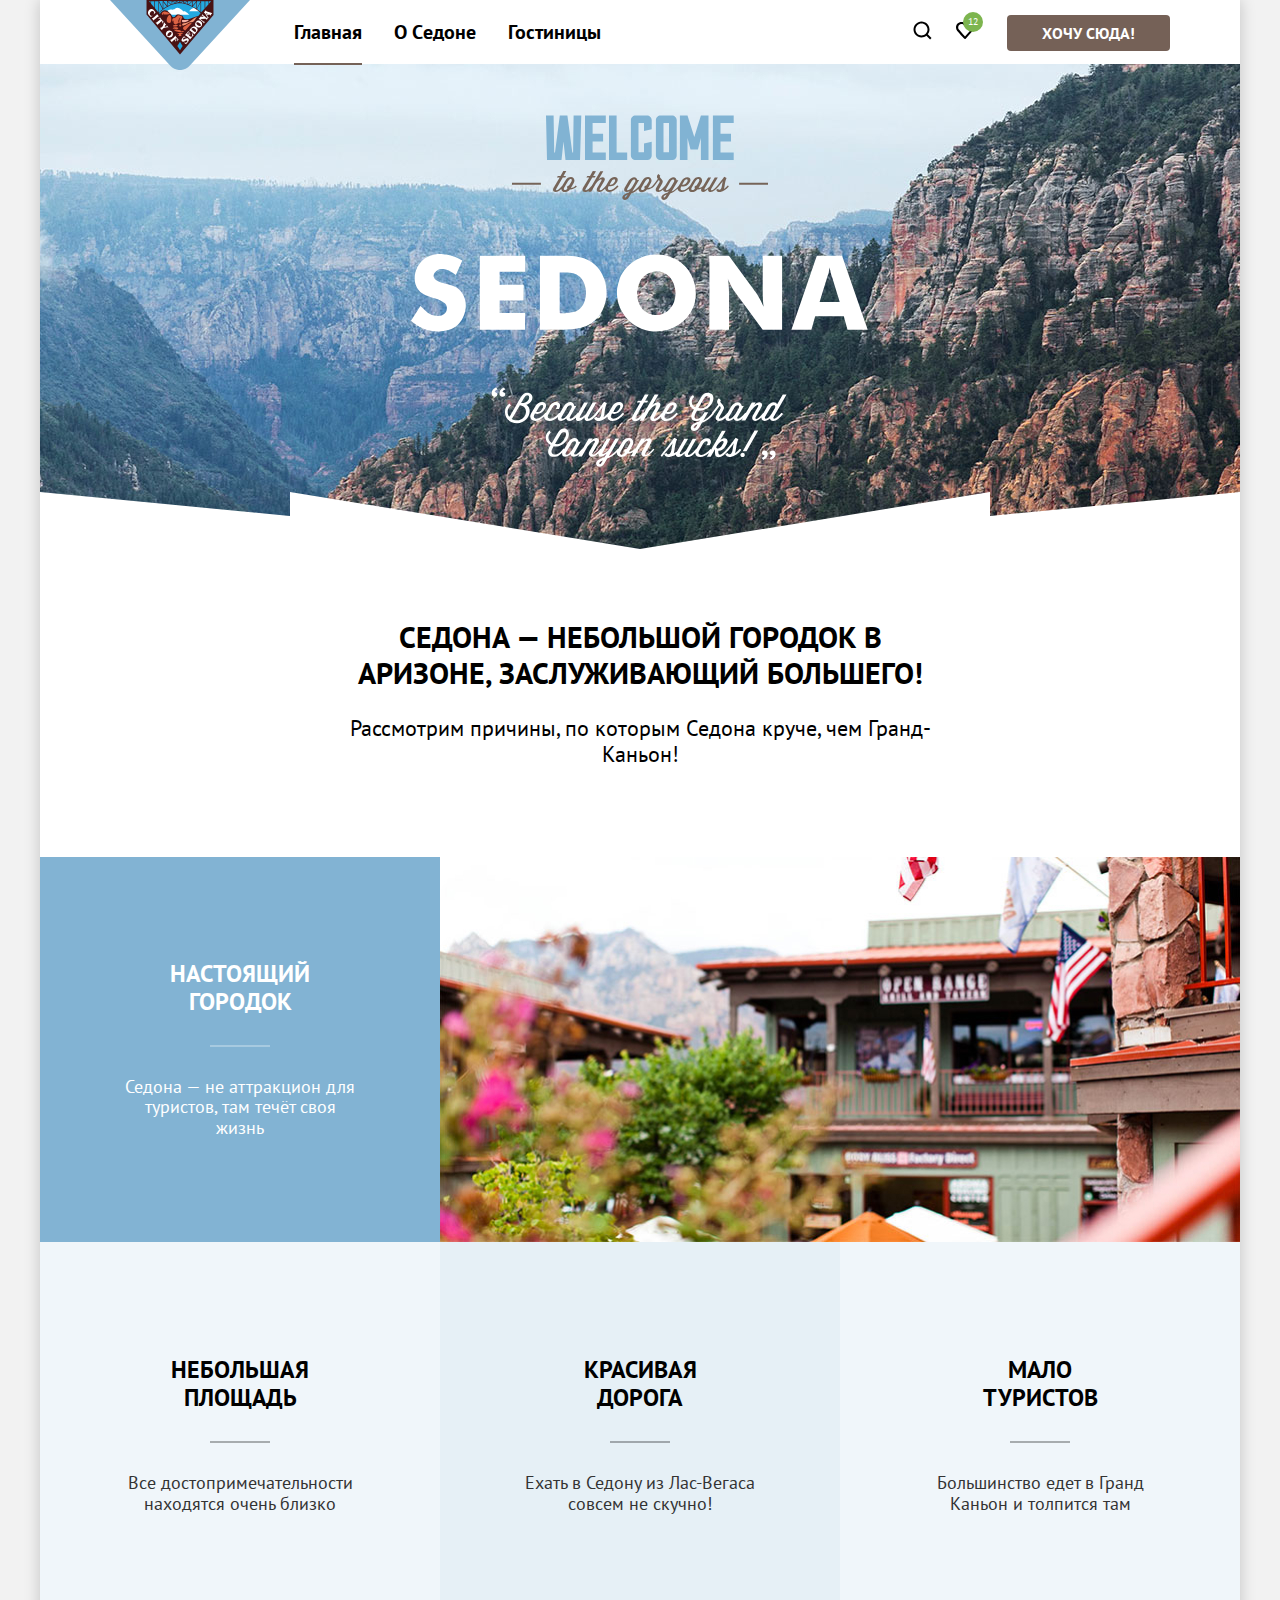
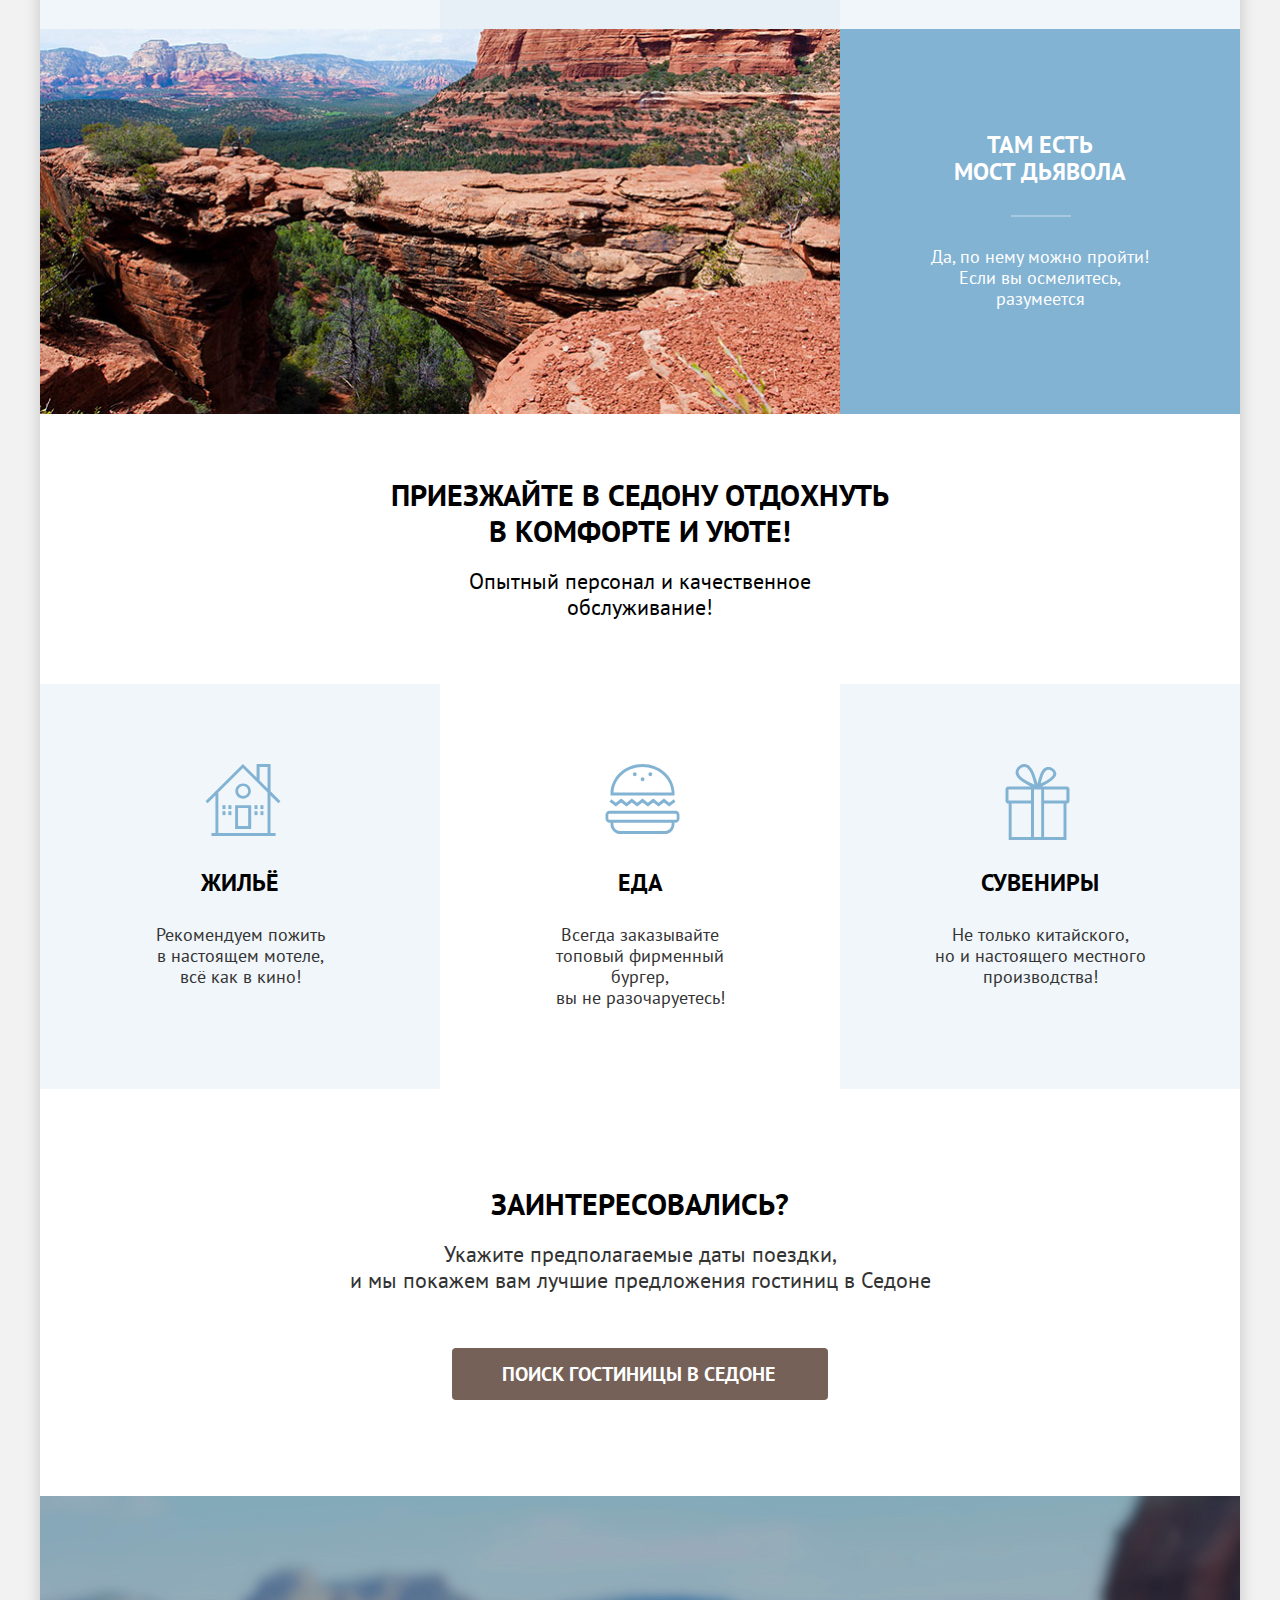
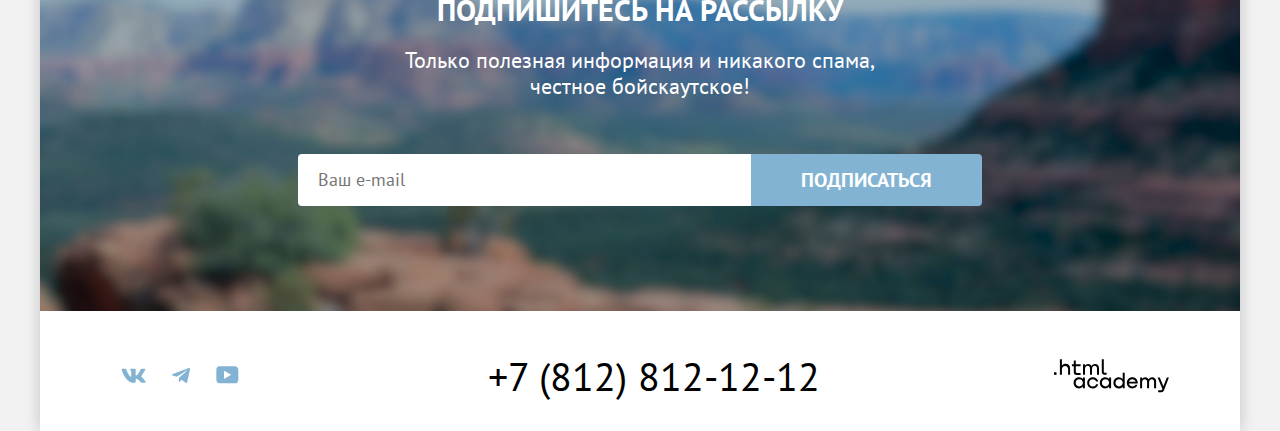
==== index.html @ 80ecc911 "Подключил фавиконку на двух страницах" ====
<!DOCTYPE html>
<html lang="ru">
  <head>
    <meta charset="UTF-8" />
    <link href="./styles/styles.css" rel="stylesheet" />
    <link rel="icon" href="./favicon.ico" />
    <title>Главная страница</title>
  </head>
  <body>
    <div class="container">
      <!-- шапка -->
      <header class="main-header">
        <a class="header-logo" href="index.html">
          <img
            src="./images/logo.svg"
            width="140"
            height="70"
            alt="иконка седона"
          />
        </a>
        <!-- навигация -->
        <nav class="main-nav">
          <!-- главная навигация -->
          <ul class="nav-list site-list">
            <li class="site-item">
              <a class="site-link site-link-current">Главная</a>
            </li>
            <li class="site-item">
              <a class="site-link" href="#">О Cедоне</a>
            </li>
            <li class="site-item">
              <a class="site-link" href="catalog.html">Гостиницы</a>
            </li>
          </ul>

          <!-- пользовательская навигация -->
          <ul class="nav-list user-list">
            <li class="user-item">
              <a class="user-link" href="#"
                ><span class="visually-hidden">найти гостиницу</span
                ><svg
                  width="19"
                  height="19"
                  viewBox="0 0 19 19"
                  fill="none"
                  xmlns="http://www.w3.org/2000/svg"
                >
                  <path
                    d="M18.5 17.0083L14.8 13.3287C15.8 12.0359 16.5 10.3453 16.5 8.4558C16.5 4.08011 12.9 0.5 8.5 0.5C4.1 0.5 0.5 4.17956 0.5 8.55525C0.5 12.9309 4.1 16.511 8.5 16.511C10.3 16.511 12 15.9144 13.4 14.8204L17.1 18.5L18.5 17.0083ZM8.5 14.5221C5.2 14.5221 2.5 11.837 2.5 8.55525C2.5 5.27348 5.2 2.5884 8.5 2.5884C11.8 2.5884 14.5 5.27348 14.5 8.55525C14.5 11.837 11.8 14.5221 8.5 14.5221Z"
                    fill="black"
                  />
                </svg>
              </a>
            </li>
            <li class="user-item">
              <a class="user-link user-link-favorites" href="#"
                ><span class="visually-hidden">избранное</span
                ><svg
                  width="18"
                  height="17"
                  viewBox="0 0 18 17"
                  fill="none"
                  xmlns="http://www.w3.org/2000/svg"
                >
                  <path
                    d="M8.9 17C8.6 17 8.3 16.9 8.1 16.6C2.7 10.5 1.4 9.1 1.1 8.7C0.4 7.8 0 6.6 0 5.4C0 2.4 2.4 0 5.5 0C6.8 0 8 0.5 9 1.3C10 0.5 11.3 0 12.5 0C15.5 0 18 2.4 18 5.4C18 6.7 17.5 7.9 16.7 8.8L9.7 16.7C9.5 16.9 9.3 17 8.9 17ZM2.9 7.5C3.2 7.9 6.4 11.5 9 14.4L15.2 7.4C15.7 6.9 15.9 6.2 15.9 5.4C15.9 3.6 14.4 2.1 12.6 2.1C11.6 2.1 10.6 2.6 9.9 3.4C9.6 3.7 9.3 3.8 9 3.8C8.7 3.8 8.4 3.6 8.2 3.4C7.5 2.6 6.5 2.1 5.5 2.1C3.7 2.1 2.2 3.6 2.2 5.4C2.1 6.3 2.5 7 2.9 7.5C2.8 7.5 2.8 7.5 2.9 7.5Z"
                    fill="black"
                  />
                </svg>
              </a>
            </li>
            <li class="user-item">
              <a class="user-button button button--brown" href="#"
                >Хочу сюда!</a
              >
            </li>
          </ul>
        </nav>
      </header>

      <!-- главное содержимое -->
      <main class="main index-main">
        <h1 class="visually-hidden">Седона - главная</h1>

        <!-- логотип седона -->
        <section class="sedona-logo">
          <img
            src="./images/sedona-logo.svg"
            width="458"
            height="352"
            alt="логотип седона"
          />
        </section>

        <!-- небольшой городок -->
        <section class="town">
          <h2 class="town-title">
            Седона — небольшой городок в Аризоне, заслуживающий большего!
          </h2>
          <p class="town-text">
            Рассмотрим причины, по которым Седона круче, чем Гранд-Каньон!
          </p>
        </section>

        <!-- Преимещуство -->
        <section class="advantages">
          <h2 class="visually-hidden">Преимущество</h2>
          <ul class="advantages-list">
            <li class="advantages-item">
              <h3 class="advantages-item-title">Настоящий городок</h3>
              <p class="advantages-item-text">
                Седона — не аттракцион для туристов, там течёт своя жизнь
              </p>
            </li>
            <li class="advantages-item">
              <img
                src="./images/advantages-photo-1.jpg"
                class="advantages-image"
                width="800"
                height="385"
                alt="крыша дома"
              />
            </li>
            <li class="advantages-item">
              <h3 class="advantages-item-title">Небольшая площадь</h3>
              <p class="advantages-item-text">
                Все достопримечательности находятся очень близко
              </p>
            </li>
            <li class="advantages-item">
              <h3 class="advantages-item-title">Красивая дорога</h3>
              <p class="advantages-item-text">
                Ехать в Седону из Лас-Вегаса совсем не скучно!
              </p>
            </li>
            <li class="advantages-item">
              <h3 class="advantages-item-title">Мало туристов</h3>
              <p class="advantages-item-text">
                Большинство едет в Гранд Каньон и толпится там
              </p>
            </li>
            <li class="advantages-item">
              <img
                src="./images/advantages-photo-2.jpg"
                class="advantages-image"
                width="800"
                height="385"
                alt="обрыв в природе"
              />
            </li>
            <li class="advantages-item">
              <h3 class="advantages-item-title">Там есть мост дьявола</h3>
              <p class="advantages-item-text">
                Да, по нему можно пройти! Если вы осмелитесь, разумеется
              </p>
            </li>
          </ul>
        </section>

        <!-- комфорт -->
        <section class="comfort">
          <h2 class="comfort-title">
            Приезжайте в Седону отдохнуть в комфорте и уюте!
          </h2>
          <p class="comfort-text">
            Опытный персонал и качественное обслуживание!
          </p>
        </section>

        <!-- тип аспекта -->
        <section class="aspect-type">
          <h2 class="visually-hidden">Тип аспекта</h2>
          <ul class="aspect-type-list">
            <li class="aspect-type-item">
              <svg
                class="aspect-type-icon"
                width="76"
                height="72"
                viewBox="0 0 76 72"
                fill="none"
                xmlns="http://www.w3.org/2000/svg"
              >
                <path
                  d="M30.1185 65H46.1827V41.2H30.1185V65ZM33.0301 44.1H43.1707V62.1H33.0301V44.1Z"
                  fill="#83B3D3"
                />
                <path
                  d="M73.3916 39.3L75.5 37.2L65.5602 27.3V0H51.6044V13.6L37.9498 0L0.5 37.2L2.60843 39.3L10.4398 31.5V69.1H6.42369V72H70.5803V69.1H65.4598V31.5L73.3916 39.3ZM62.5482 69.1H13.3514V28.5L37.9498 4.1L62.5482 28.5V69.1ZM62.5482 24.4L54.6165 16.5V2.9H62.5482V24.4Z"
                  fill="#83B3D3"
                />
                <path
                  d="M30.3193 27.1C30.3193 31.4 33.8333 34.8 38.0502 34.8C42.3675 34.8 45.8815 31.3 45.8815 27.1C45.8815 22.8 42.3675 19.4 38.0502 19.4C33.8333 19.4 30.3193 22.8 30.3193 27.1ZM38.1506 22.1C40.8614 22.1 43.1707 24.3 43.1707 27C43.1707 29.7 40.9618 31.9 38.1506 31.9C35.4398 31.9 33.1305 29.7 33.1305 27C33.1305 24.3 35.3394 22.1 38.1506 22.1Z"
                  fill="#83B3D3"
                />
                <path
                  d="M20.4799 41.2H17.4679V45.1H20.4799V41.2Z"
                  fill="#83B3D3"
                />
                <path
                  d="M26.4036 41.2H23.3916V45.1H26.4036V41.2Z"
                  fill="#83B3D3"
                />
                <path
                  d="M20.4799 47.2H17.4679V51.1H20.4799V47.2Z"
                  fill="#83B3D3"
                />
                <path
                  d="M26.4036 47.2H23.3916V51.1H26.4036V47.2Z"
                  fill="#83B3D3"
                />
                <path
                  d="M52.508 41.2H49.496V45.1H52.508V41.2Z"
                  fill="#83B3D3"
                />
                <path
                  d="M58.4317 41.2H55.4197V45.1H58.4317V41.2Z"
                  fill="#83B3D3"
                />
                <path
                  d="M52.508 47.2H49.496V51.1H52.508V47.2Z"
                  fill="#83B3D3"
                />
                <path
                  d="M58.4317 47.2H55.4197V51.1H58.4317V47.2Z"
                  fill="#83B3D3"
                />
              </svg>
              <h3 class="aspect-type-title">Жильё</h3>
              <p class="aspect-type-text">
                Рекомендуем пожить<br />
                в настоящем мотеле,<br />
                всё как в кино!
              </p>
            </li>
            <li class="aspect-type-item">
              <svg
                class="aspect-type-icon"
                width="75"
                height="70"
                viewBox="0 0 75 70"
                fill="none"
                xmlns="http://www.w3.org/2000/svg"
              >
                <path
                  d="M70.5757 46.7H4.6103C2.30452 46.7 0.5 48.6 0.5 51V54.5C0.5 56.9 2.40477 58.8 4.6103 58.8H5.51257V59.9C5.51257 65.4 9.82337 70 15.1367 70H59.8488C65.1621 70 69.4729 65.5 69.4729 59.9V58.8H70.3752C72.681 58.8 74.4855 56.9 74.4855 54.5V51C74.686 48.7 72.7812 46.7 70.5757 46.7ZM66.6659 59.9C66.6659 63.8 63.6583 66.9 59.949 66.9H15.1367C11.4274 66.9 8.41985 63.7 8.41985 59.9V58.8H66.6659V59.9ZM71.7787 54.5C71.7787 55.2 71.1772 55.8 70.5757 55.8H4.51005C3.80829 55.8 3.30704 55.2 3.30704 54.5V51C3.30704 50.3 3.90855 49.7 4.51005 49.7H70.4754C71.1772 49.7 71.6784 50.3 71.6784 51C71.7787 51 71.7787 54.5 71.7787 54.5Z"
                  fill="#83B3D3"
                />
                <path
                  d="M16.1392 38.4L21.5528 42.5L26.8661 38.4L32.1794 42.5L37.4927 38.4L42.9063 42.5L48.2196 38.4L53.5329 42.5L58.9465 38.4L64.2598 42.5L70.4754 37.8L68.7711 35.3L64.2598 38.7L58.9465 34.6L53.5329 38.7L48.2196 34.6L42.9063 38.7L37.4927 34.6L32.1794 38.7L26.8661 34.6L21.5528 38.7L16.1392 34.6L10.8259 38.7L6.31458 35.3L4.6103 37.8L10.8259 42.5L16.1392 38.4Z"
                  fill="#83B3D3"
                />
                <path
                  d="M8.52011 31.5H69.4729C69.4729 30.9 69.5732 30.3 69.5732 29.6C69.5732 29.2 69.5732 28.8 69.5732 28.4C68.8714 12.7 54.8362 0 37.593 0C20.2495 0 6.21432 12.7 5.51257 28.5C5.51257 28.9 5.51257 29.3 5.51257 29.7C5.51257 30.3 5.50815 30.9 5.6084 31.5H8.52011ZM37.593 3C53.2322 3 66.0644 14.3 66.6659 28.5H8.52011C9.12161 14.4 21.9538 3 37.593 3Z"
                  fill="#83B3D3"
                />
                <path
                  d="M37.593 17.3C38.645 17.3 39.4978 16.4046 39.4978 15.3C39.4978 14.1954 38.645 13.3 37.593 13.3C36.541 13.3 35.6882 14.1954 35.6882 15.3C35.6882 16.4046 36.541 17.3 37.593 17.3Z"
                  fill="#83B3D3"
                />
                <path
                  d="M29.7734 12.2C30.8254 12.2 31.6782 11.3046 31.6782 10.2C31.6782 9.09543 30.8254 8.2 29.7734 8.2C28.7214 8.2 27.8686 9.09543 27.8686 10.2C27.8686 11.3046 28.7214 12.2 29.7734 12.2Z"
                  fill="#83B3D3"
                />
                <path
                  d="M45.3123 12.2C46.3643 12.2 47.2171 11.3046 47.2171 10.2C47.2171 9.09543 46.3643 8.2 45.3123 8.2C44.2604 8.2 43.4076 9.09543 43.4076 10.2C43.4076 11.3046 44.2604 12.2 45.3123 12.2Z"
                  fill="#83B3D3"
                />
              </svg>
              <h3 class="aspect-type-title">Еда</h3>
              <p class="aspect-type-text">
                Всегда заказывайте<br />
                топовый фирменный бургер,<br />
                вы не разочаруетесь!
              </p>
            </li>
            <li class="aspect-type-item">
              <svg
                class="aspect-type-icon"
                width="65"
                height="76"
                viewBox="0 0 65 76"
                fill="none"
                xmlns="http://www.w3.org/2000/svg"
              >
                <path
                  d="M61.6 22.4625H61.5H36.8C50.6 15.5576 51.7 11.1546 51.2 8.75288C50 4.75007 45.5 1.74797 41.2 3.34909C35.6 5.45056 34.1 13.7564 32.6 19.7606C30.6 13.6563 28.8 5.95091 24.4 2.04818C23.1 0.947407 21.3 -0.253434 18.6 0.0467764C14.6 0.447057 8.8 5.45056 11.1 11.0545C13.4 16.4583 20.8 19.8607 25.7 22.5626H3.7H3.4C1.8 22.5626 0.5 23.8635 0.5 25.4646V36.7725C0.5 38.3736 1.8 39.6745 3.4 39.6745H3.7V72.9979V75.3996V76H61.5V75.4996V72.9979V39.5745H61.6C63.2 39.5745 64.5 38.2736 64.5 36.6724V25.3645C64.5 23.7634 63.2 22.4625 61.6 22.4625ZM42.9 5.85084C45 5.55063 47.9 7.15176 48.2 9.05309C48.6 11.8551 44.8 14.3568 43.1 15.4576C40.6 17.1588 38.2 18.0594 35.8 19.5604C36.7 15.8579 38.3 6.55133 42.9 5.85084ZM20 15.8579C17.8 14.3568 13.5 11.4548 13.6 8.05239C13.7 4.44986 19.3 1.44776 22.4 4.14965C26.3 7.55203 28.1 15.2574 29.5 20.7613C26.3 19.2602 23.2 17.9593 20 15.8579ZM26 72.9979H6.6V39.5745H26V72.9979ZM26 36.4723H3.5V25.4646H26V36.4723ZM36.2 36.4723V39.4744V72.9979H29V39.5745V36.5724V25.5647H36.2V36.4723ZM58.5 72.9979H39.1V39.5745H58.5V72.9979ZM61.4 36.4723H39.1V25.4646H61.4V36.4723Z"
                  fill="#83B3D3"
                />
              </svg>
              <h3 class="aspect-type-title">Сувениры</h3>
              <p class="aspect-type-text">
                Не только китайского,<br />
                но и настоящего местного<br />
                производства!
              </p>
            </li>
          </ul>
        </section>

        <!-- заинтересовались? -->
        <section class="interested">
          <h2 class="interested-title">Заинтересовались?</h2>
          <p class="interested-text">
            Укажите предполагаемые даты поездки,<br />
            и мы покажем вам лучшие предложения гостиниц в Седоне
          </p>
          <a class="interested-link button button--brown" href="#"
            >Поиск гостиницы в седоне</a
          >
        </section>

        <!-- рассылка -->
        <section class="newsletter newsletter--index">
          <h2 class="newsletter-title newsletter-title--index">
            Подпишитесь на рассылку
          </h2>
          <p class="newsletter-text newsletter-text--index">
            Только полезная информация и никакого спама, честное бойскаутское!
          </p>
          <form class="newsletter-form" method="post" action="#">
            <label class="visually-hidden" for="e-mail">Введите почту</label>
            <input
              class="newsletter-input"
              id="e-mail"
              placeholder="Ваш e-mail"
              name="e-mail"
            />
            <button class="newsletter-submit button--blue" type="submit">
              Подписаться
            </button>
          </form>
        </section>
      </main>

      <!-- подвал -->
      <footer class="main-footer">
        <!-- соц. сети -->
        <ul class="social">
          <li class="social-item">
            <a class="social-link" href="https://vk.com/htmlacademy"
              ><span class="visually-hidden">Вконтакте</span>
              <svg
                width="25"
                height="15"
                viewBox="0 0 25 15"
                fill="none"
                xmlns="http://www.w3.org/2000/svg"
              >
                <path
                  fill-rule="evenodd"
                  clip-rule="evenodd"
                  d="M24.1164 1.80445C24.2824 1.25845 24.1164 0.856445 23.3214 0.856445H20.6964C20.0284 0.856445 19.7204 1.20345 19.5534 1.58645C19.5534 1.58645 18.2184 4.78245 16.3274 6.85845C15.7154 7.46045 15.4374 7.65145 15.1034 7.65145C14.9364 7.65145 14.6854 7.46045 14.6854 6.91345V1.80445C14.6854 1.14845 14.5014 0.856445 13.9454 0.856445H9.81738C9.40038 0.856445 9.14938 1.16045 9.14938 1.44945C9.14938 2.07045 10.0954 2.21445 10.1924 3.96245V7.76045C10.1924 8.59345 10.0394 8.74444 9.70538 8.74444C8.81538 8.74444 6.65038 5.53345 5.36538 1.85945C5.11638 1.14445 4.86438 0.856445 4.19338 0.856445H1.56638C0.816382 0.856445 0.666382 1.20345 0.666382 1.58645C0.666382 2.26845 1.55638 5.65645 4.81138 10.1374C6.98138 13.1974 10.0364 14.8564 12.8194 14.8564C14.4884 14.8564 14.6944 14.4884 14.6944 13.8534V11.5404C14.6944 10.8034 14.8524 10.6564 15.3814 10.6564C15.7714 10.6564 16.4384 10.8484 17.9964 12.3234C19.7764 14.0724 20.0694 14.8564 21.0714 14.8564H23.6964C24.4464 14.8564 24.8224 14.4884 24.6064 13.7604C24.3684 13.0364 23.5184 11.9854 22.3914 10.7384C21.7794 10.0284 20.8614 9.26345 20.5824 8.88045C20.1934 8.38945 20.3044 8.17044 20.5824 7.73345C20.5824 7.73345 23.7824 3.30745 24.1154 1.80445H24.1164Z"
                  fill="#83B3D3"
                />
              </svg>
            </a>
          </li>
          <li class="social-item">
            <a class="social-link" href="https://t.me/htmlacademy"
              ><span class="visually-hidden">Телеграм</span>
              <svg
                width="18"
                height="16"
                viewBox="0 0 18 16"
                fill="none"
                xmlns="http://www.w3.org/2000/svg"
              >
                <path
                  d="M16.785 0.955705L0.840489 7.1042C-0.247661 7.54126 -0.241365 8.14828 0.640845 8.41897L4.73445 9.69597L14.2058 3.72014C14.6537 3.44766 15.0629 3.59424 14.7265 3.89281L7.05283 10.8183H7.05103L7.05283 10.8192L6.77045 15.0387C7.18413 15.0387 7.36669 14.8489 7.59871 14.625L9.58705 12.6915L13.7229 15.7464C14.4855 16.1664 15.0332 15.9506 15.2229 15.0405L17.9379 2.2453C18.2158 1.13107 17.5126 0.626562 16.785 0.955705Z"
                  fill="#83B3D3"
                />
              </svg>
            </a>
          </li>
          <li class="social-item">
            <a
              class="social-link"
              href="https://www.youtube.com/user/htmlacademyru"
              ><span class="visually-hidden">Ютуб</span>
              <svg
                width="23"
                height="18"
                viewBox="0 0 23 18"
                fill="none"
                xmlns="http://www.w3.org/2000/svg"
              >
                <path
                  d="M18.9402 0.356445H3.50738C1.64668 0.356445 0.333252 1.9502 0.333252 3.75645V13.8502C0.333252 15.7627 1.64668 17.3564 3.50738 17.3564H19.1591C20.8009 17.3564 22.3333 15.7627 22.3333 13.9564V3.75645C22.1143 1.9502 20.8009 0.356445 18.9402 0.356445ZM7.99494 12.8939V4.81894L15.3283 8.85645L7.99494 12.8939Z"
                  fill="#83B3D3"
                />
              </svg>
            </a>
          </li>
        </ul>

        <!-- номер телефона -->
        <a class="phone" href="tel:88128121212">+7 (812) 812-12-12</a>

        <!-- лого html-academy -->
        <div class="html-academy">
          <a class="html-academy-link" href="https://htmlacademy.ru/">
            <svg
              width="115"
              height="34"
              viewBox="0 0 115 34"
              fill="none"
              xmlns="http://www.w3.org/2000/svg"
            >
              <path d="M0 13.2564V15.8564H2.5V13.2564H0Z" fill="black" />
              <path
                d="M11.6 4.85645C10 4.85645 8.8 5.55645 8 6.55645H7.9V0.356445H5.9V15.8564H7.9V10.5564C7.9 8.45645 9.2 6.95645 11.2 6.95645C13 6.95645 14.1 8.35645 14.1 10.1564V15.8564H16.1V9.75644C16.2 6.75644 14.3 4.85645 11.6 4.85645Z"
                fill="black"
              />
              <path
                d="M26.6 5.15645H21.8V1.45645H19.8V5.25645H17.9V7.25645H19.8V13.2564C19.8 14.9564 20.8 15.9564 22.5 15.9564H26.6V13.9564H22.9C22.2 13.9564 21.8 13.5564 21.8 12.8564V7.15645H26.6V5.15645Z"
                fill="black"
              />
              <path
                d="M41.1 4.95645C39.5 4.95645 38.2 5.75644 37.6 7.05645H37.5C36.9 5.85645 35.7 4.95645 34.1 4.95645C32.7 4.95645 31.6 5.75645 31 6.75645H30.9V5.15645H29V15.7564H31V10.3564C31 8.35645 32 6.85645 33.6 6.85645C35.1 6.85645 36 7.85645 36 9.45645V15.7564H38V10.1564C38 7.75645 39.4 6.85645 40.6 6.85645C42.1 6.85645 43 7.85645 43 9.45645V15.7564H45V9.25644C45.1 6.75644 43.6 4.95645 41.1 4.95645Z"
                fill="black"
              />
              <path
                d="M47.8 13.0564C47.8 14.7564 48.8 15.7564 50.6 15.7564H52.6V13.7564H50.9C50.2 13.7564 49.8 13.3564 49.8 12.6564V0.356445H47.8V13.0564Z"
                fill="black"
              />
              <path
                d="M28.9 20.0564C28 18.9564 26.7 18.2564 25 18.2564C21.9 18.2564 19.6 20.5564 19.6 23.8564C19.6 27.1564 21.9 29.4564 25 29.4564C26.8 29.4564 28 28.6564 28.8 27.5564H28.9V29.1564H30.9V18.5564H28.9V20.0564ZM25.3 27.4564C23.1 27.4564 21.7 25.8564 21.7 23.8564C21.7 21.8564 23.1 20.2564 25.3 20.2564C27.5 20.2564 28.9 21.8564 28.9 23.8564C28.9 25.7564 27.5 27.4564 25.3 27.4564Z"
                fill="black"
              />
              <path
                d="M44.2 22.3564C43.7 19.9564 41.6 18.2564 38.8 18.2564C35.4 18.2564 33.2 20.7564 33.2 23.8564C33.2 26.9564 35.4 29.4564 38.8 29.4564C41.6 29.4564 43.7 27.6564 44.2 25.2564H42.1C41.7 26.5564 40.4 27.5564 38.8 27.5564C36.6 27.5564 35.2 25.9564 35.2 23.9564C35.2 21.9564 36.6 20.3564 38.8 20.3564C40.4 20.3564 41.6 21.3564 42.1 22.5564H44.2V22.3564Z"
                fill="black"
              />
              <path
                d="M55.1 20.0564C54.2 18.9564 52.9 18.2564 51.2 18.2564C48.1 18.2564 45.8 20.5564 45.8 23.8564C45.8 27.1564 48.1 29.4564 51.2 29.4564C53 29.4564 54.2 28.6564 55 27.5564H55.1V29.1564H57.1V18.5564H55.1V20.0564ZM51.5 27.4564C49.3 27.4564 47.9 25.8564 47.9 23.8564C47.9 21.8564 49.3 20.2564 51.5 20.2564C53.7 20.2564 55.1 21.8564 55.1 23.8564C55.1 25.7564 53.6 27.4564 51.5 27.4564Z"
                fill="black"
              />
              <path
                d="M68.7 20.1564C67.8 19.0564 66.5 18.2564 64.8 18.2564C61.7 18.2564 59.4 20.5564 59.4 23.8564C59.4 27.1564 61.6 29.4564 64.8 29.4564C66.5 29.4564 67.8 28.6564 68.6 27.6564H68.7V29.1564H70.7V13.7564H68.7V20.1564ZM65.1 27.4564C62.9 27.4564 61.5 25.8564 61.5 23.8564C61.5 21.8564 62.9 20.2564 65.1 20.2564C67.3 20.2564 68.7 21.8564 68.7 23.8564C68.6 25.8564 67.2 27.4564 65.1 27.4564Z"
                fill="black"
              />
              <path
                d="M78.3 18.2564C75 18.2564 72.8 20.7564 72.8 23.8564C72.8 26.8564 74.9 29.4564 78.3 29.4564C80.8 29.4564 82.8 28.1564 83.5 25.8564H81.4C80.9 26.8564 79.8 27.4564 78.4 27.4564C76.5 27.4564 75.1 26.1564 75 24.5564H83.8C84 20.9564 81.8 18.2564 78.3 18.2564ZM78.3 20.1564C80 20.1564 81.3 21.1564 81.6 22.7564H75.1C75.4 21.2564 76.6 20.1564 78.3 20.1564Z"
                fill="black"
              />
              <path
                d="M98.2 18.2564C96.6 18.2564 95.3 19.0564 94.6 20.2564H94.5C93.9 19.0564 92.7 18.2564 91.1 18.2564C89.7 18.2564 88.6 18.9564 88 20.0564V18.5564H86.1V29.1564H88.1V23.7564C88.1 21.7564 89.1 20.3564 90.7 20.2564C92.2 20.2564 93.1 21.2564 93.1 22.8564V29.1564H95.1V23.5564C95.1 21.1564 96.5 20.2564 97.7 20.2564C99.2 20.2564 100.1 21.2564 100.1 22.8564V29.1564H102.1V22.6564C102.2 20.0564 100.7 18.2564 98.2 18.2564Z"
                fill="black"
              />
              <path
                d="M109.4 27.3564L105.8 18.4564H103.6L108.4 30.0564C108.1 30.9564 107.7 31.2564 106.7 31.2564H104.2V33.2564H106.7C108.5 33.2564 109.5 32.4564 110.2 30.6564L114.9 18.4564H112.8L109.4 27.3564Z"
                fill="black"
              />
            </svg>
          </a>
        </div>
      </footer>
    </div>
  </body>
</html>
---- styles/styles.css ----
@font-face {
  font-family: "PT Sans";
  font-style: normal;
  font-weight: 400;
  src: url("../fonts/ptsans-400.woff2") format("woff2");
  font-display: swap;
}

@font-face {
  font-family: "PT Sans";
  font-style: normal;
  font-weight: 700;
  src: url("../fonts/ptsans-700.woff2") format("woff2");
  font-display: swap;
}

body {
  margin: 0;
  padding: 0;
  font-size: 18px;
  line-height: 21px;
  font-family: "PT Sans";
  background-color: rgba(242, 242, 242, 1);
}

.container {
  margin: 0 auto;
  width: 1200px;
  background-color: #ffffff;
  box-shadow: 0 0 15px 0 rgba(0, 0, 0, 0.2);
}

.visually-hidden {
  position: absolute;
  width: 1px;
  height: 1px;
  margin: -1px;
  border: 0;
  padding: 0;
  white-space: nowrap;
  clip-path: inset(100%);
  clip: rect(0 0 0 0);
  overflow: hidden;
}

/* шапка */
.main-header {
  display: flex;
  box-sizing: border-box;
  padding: 0 70px;
}

.header-logo {
  display: block;
  position: absolute;
  z-index: 2;
  transition: opacity 0.2s ease-in-out;
}

.header-logo:hover {
  opacity: 0.6;
}

.header-logo:active {
  opacity: 0.3;
}

.header-logo:focus-visible {
  outline: none;
  opacity: 0.6;
}

/* навигация */
.main-nav {
  display: flex;
  flex: 2 0 auto;
}

/* главная навигация */
.site-list {
  margin: 0;
  margin-left: 168px;
  padding: 0;
  list-style-type: none;
  display: flex;
  flex-wrap: wrap;
  align-items: flex-start;
  width: 530px;
}

.site-item {
  position: relative;
  z-index: 2;
}

.site-link {
  padding: 20px 16px;
  display: block;
  font-family: "PT Sans", Arial, sans-serif;
  font-size: 20px;
  font-weight: 700;
  line-height: 24px;
  text-decoration: none;
  color: rgba(0, 0, 0, 1);
  position: relative;
}

.site-link:hover {
  color: rgba(0, 0, 0, 0.6);
}

.site-link:active {
  color: rgba(0, 0, 0, 0.3);
}

.site-link:focus-visible {
  outline: none;
  color: rgba(0, 0, 0, 0.6);
}

.site-link-current::after {
  content: "";
  display: block;
  width: 68px;
  height: 2px;
  background-color: rgba(117, 98, 87, 1);
  position: absolute;
  bottom: -1px;
  left: 16px;
}

.site-link-current-catalog::after {
  width: 93px;
}

/* пользовательская навигация */
.user-list {
  margin: 0;
  margin-left: auto;
  padding: 0;
  list-style-type: none;
  display: flex;
  flex-wrap: wrap;
  align-items: center;
}

.user-item {
  position: relative;
}

.user-item:nth-child(2) {
  margin-right: 21px;
}

.user-link {
  display: block;
  padding: 20px 12px;
  font-family: "PT Sans", Arial, sans-serif;
  font-size: 16px;
  font-weight: 700;
  line-height: 20px;
  text-transform: uppercase;
  text-decoration: none;
  color: rgba(255, 255, 255, 1);
}

.user-link:hover {
  opacity: 0.6;
}

.user-link:active {
  opacity: 0.3;
}

.user-link:focus-visible {
  outline: none;
  opacity: 0.6;
}

.user-link-favorites {
  position: relative;
}

.user-link-favorites::after {
  content: "12";
  display: block;
  padding: 5px;
  background-color: rgba(125, 181, 79, 1);
  font: 400 10px/1 "PT Sans", Arial, sans-serif;
  border-radius: 50%;
  position: absolute;
  top: 10px;
  right: 3px;
}

.user-button {
  padding: 8px 35px;
  border: none;
  cursor: pointer;
  background-color: rgba(117, 97, 87, 1);
  color: rgba(255, 255, 255, 1);
  border-radius: 4px;
  box-sizing: border-box;
  width: 160px;
  font-size: 16px;
  font-weight: 700;
  line-height: 20px;
  text-align: center;
  text-decoration: none;
  text-transform: uppercase;
}

/* для заблокированных состояний кнопок */
.button[disabled] {
  background-color: rgba(229, 229, 229, 1);
  pointer-events: none;
  cursor: default;
}

.button:disabled {
  background-color: rgba(229, 229, 229, 1);
  pointer-events: none;
  cursor: default;
}

/* для коричневой кнопки */
.button--brown:hover {
  background-color: rgba(97, 80, 72, 1);
}

.button--brown:active {
  background-color: rgba(117, 97, 87, 1);
  color: rgba(255, 255, 255, 0.3);
}

.button--brown:focus-visible {
  outline: none;
  background-color: rgba(97, 80, 72, 1);
}

/* для голубой кнопки */
.button--blue:hover {
  background-color: rgba(104, 162, 202, 1);
}

.button--blue:focus-visible {
  outline: none;
  background-color: rgba(104, 162, 202, 1);
}

.button--blue:active {
  color: rgba(255, 255, 255, 0.3);
}

/* для прозрачной кнопки */
.button--transparent:hover {
  color: rgba(255, 255, 255, 0.6);
}

.button--transparent:focus-visible {
  outline: 3px solid rgb(131, 179, 211);
  outline-offset: -2px;
}

.button--transparent:active {
  color: rgba(255, 255, 255, 0.3);
}

.button--transparent:disabled {
  color: rgba(255, 255, 255, 0.1);
}

/* логотип седона */
.sedona-logo {
  padding-top: 51px;
  width: 1200px;
  height: 485px;
  background: #99c2dc url("../images/sedona-logo-background.jpg") no-repeat
    center;
  text-align: center;
  box-sizing: border-box;
  position: relative;
  z-index: 1;
}

.sedona-logo::after {
  content: url("../images/sedona-logo-pattern.svg");
  width: 100%;
  height: 57px;
  background-position: center;
  position: absolute;
  bottom: 0;
  left: 0;
}

/* небольшой городок */
.town {
  padding-top: 70px;
  padding-bottom: 89px;
  text-align: center;
  box-sizing: border-box;
}

.town-title {
  margin: 0 auto 25px;
  width: 620px;
  font: 700 30px/1.2 "PT Sans", Arial, sans-serif;
  text-transform: uppercase;
}

.town-text {
  margin: 0 auto;
  width: 651px;
  font: 400 22px/1.18 "PT Sans", Arial, sans-serif;
}

/* преимущество */
.advantages-list {
  margin: 0;
  padding: 0;
  list-style-type: none;
  display: flex;
  flex-wrap: wrap;
}

.advantages-item {
  padding: 114px 85px;
  box-sizing: border-box;
  width: 400px;
  min-height: 385px;
  background-color: rgba(130, 179, 211, 1);
  text-align: center;
}

.advantages-item:first-child {
  padding: 103px 85px;
}

.advantages-item:nth-child(2),
.advantages-item:nth-child(6) {
  padding: 0;
  width: 800px;
  height: 385px;
}

.advantages-item:nth-child(7) {
  padding: 102px 85px;
}

.advantages-item:nth-child(3),
.advantages-item:nth-child(5) {
  background-color: rgba(131, 179, 211, 0.12);
}

.advantages-item:nth-child(4) {
  background-color: rgba(131, 179, 211, 0.2);
}

.advantages-item-title {
  margin: 0 auto 61px;
  font: 700 24px/1.16 "PT Sans", Arial, sans-serif;
  text-transform: uppercase;
  width: 175px;
  position: relative;
}

.advantages-item:nth-child(7) .advantages-item-title {
  width: 172px;
}

.advantages-item-title::after {
  content: "";
  display: block;
  width: 60px;
  height: 2px;
  background-color: rgba(255, 255, 255, 0.3);
  position: absolute;
  left: 57px;
  bottom: -31px;
}

.advantages-item:nth-child(3) .advantages-item-title::after,
.advantages-item:nth-child(4) .advantages-item-title::after,
.advantages-item:nth-child(5) .advantages-item-title::after {
  background-color: rgba(0, 0, 0, 0.3);
}

.advantages-item:nth-child(1) .advantages-item-title,
.advantages-item:nth-child(7) .advantages-item-title {
  color: rgba(255, 255, 255, 1);
}

.advantages-item-text {
  margin: 0 auto;
  font: 400 18px/1.16 "PT Sans", Arial, sans-serif;
  width: 230px;
}

.advantages-item:nth-child(1) .advantages-item-text,
.advantages-item:nth-child(7) .advantages-item-text {
  color: rgba(255, 255, 255, 1);
}

.advantages-item:nth-child(3) .advantages-item-text,
.advantages-item:nth-child(4) .advantages-item-text,
.advantages-item:nth-child(5) .advantages-item-text {
  color: rgba(51, 51, 51, 1);
}

/* комфорт */
.comfort {
  padding-top: 63px;
  padding-bottom: 63px;
}

.comfort-title {
  margin: 0 auto 20px;
  width: 505px;
  text-align: center;
  text-transform: uppercase;
  font-weight: 700;
  font-size: 30px;
  line-height: 1.2;
  font-family: "PT Sans", Arial, sans-serif;
}

.comfort-text {
  margin: 0 auto;
  width: 490px;
  text-align: center;
  font-weight: 400;
  font-size: 22px;
  line-height: 1.18;
  font-family: "PT Sans", Arial, sans-serif;
}

/* тип аспекта */
.aspect-type-list {
  margin: 0;
  padding: 0;
  list-style-type: none;
  display: flex;
  flex-wrap: wrap;
}

.aspect-type-item {
  padding: 80px 85px;
  box-sizing: border-box;
  width: 400px;
  min-height: 385px;
  background-color: rgba(131, 179, 211, 0.12);
  position: relative;
}

.aspect-type-item:nth-child(2n) {
  background-color: rgba(255, 255, 255, 1);
}

.aspect-type-icon {
  position: absolute;
  top: 80px;
  left: 165px;
}

.aspect-type-title {
  margin: 0 auto 29px;
  padding-top: 105px;
  font: 700 24px/1.16 "PT Sans", Arial, sans-serif;
  text-transform: uppercase;
  text-align: center;
  width: 100%;
}

.aspect-type-text {
  margin: 0;
  font: 400 18px/1.16 "PT Sans", Arial, sans-serif;
  color: rgba(51, 51, 51, 1);
  text-align: center;
}

/* заинтересовались? */
.interested {
  padding-top: 97px;
  padding-bottom: 96px;
}

.interested-title {
  margin: 0 auto;
  margin-bottom: 20px;
  width: 592px;
  font-weight: 700;
  font-size: 30px;
  line-height: 1.2;
  font-family: "PT Sans", Arial, sans-serif;
  text-transform: uppercase;
  text-align: center;
}

.interested-text {
  margin: 0 auto 54px;
  width: 592px;
  font-weight: 400;
  font-size: 22px;
  line-height: 1.18;
  font-family: "PT Sans", Arial, sans-serif;
  text-align: center;
  color: rgba(51, 51, 51, 1);
}

.interested-link {
  margin: 0 auto;
  padding: 8px 50px;
  display: block;
  width: 376px;
  min-height: 52px;
  box-sizing: border-box;
  font: 700 20px/1.8 "PT Sans", Arial, sans-serif;
  color: rgba(255, 255, 255, 1);
  text-decoration: none;
  text-transform: uppercase;
  background-color: rgba(117, 97, 87, 1);
  border-radius: 4px;
}

/* рассылка */
.newsletter--index {
  background-color: lightblue;
  padding-top: 96px;
  padding-bottom: 105px;
  background: #93bedb url("../images/newsletter-background.jpg") no-repeat
    center;
}

.newsletter-title--index {
  margin: 0 auto;
  margin-bottom: 20px;
  font-weight: 700;
  font-size: 30px;
  line-height: 1.2;
  font-family: "PT Sans", Arial, sans-serif;
  text-transform: uppercase;
  text-align: center;
  color: rgba(255, 255, 255, 1);
  width: 475px;
}

.newsletter-text--index {
  margin: 0 auto 54px;
  font-weight: 400;
  font-size: 22px;
  line-height: 1.18;
  font-family: "PT Sans", Arial, sans-serif;
  text-align: center;
  color: rgba(255, 255, 255, 1);
  width: 475px;
}

.newsletter-form {
  display: flex;
  margin: 0 auto;
  width: 684px;
}

.newsletter-input {
  width: 452px;
  padding: 12px 20px;
  border: none;
  font-family: "PT Sans";
  font-size: 18px;
  font-style: normal;
  font-weight: 400;
  line-height: 1.33;
  color: rgba(0, 0, 0, 0.6);
  border-radius: 4px 0 0 4px;
  border-color: blue;
}

.newsletter-input:focus-visible {
  outline: 2px solid rgba(0, 0, 0, 1);
}

.newsletter-submit {
  padding: 8px 50px;
  border: none;
  border-radius: 0 4px 4px 0;
  cursor: pointer;
  font-weight: 700;
  font-size: 20px;
  line-height: 1.8;
  font-family: "PT Sans", Arial, sans-serif;
  color: rgba(255, 255, 255, 1);
  text-transform: uppercase;
  background-color: rgba(130, 179, 211, 1);
}

/* подвал */
.main-footer {
  padding: 45px 71px 0;
  box-sizing: border-box;
  display: flex;
  justify-content: space-between;
  align-items: flex-start;
  min-height: 120px;
}

/* соц. сети */
.social {
  margin: 0;
  padding: 0;
  padding-top: 10px;
  padding-left: 10px;
  list-style: none;
  display: flex;
  flex-wrap: wrap;
  gap: 10px 26px;
  width: 128px;
  box-sizing: border-box;
}

.social-link:hover svg path {
  fill: rgba(104, 162, 202, 1);
}

.social-link:focus-visible {
  outline: none;
}

.social-link:focus-visible svg path {
  fill: rgba(104, 162, 202, 1);
}

.social-link:active svg path {
  fill: rgba(104, 162, 202, 0.3);
}

/* номер телефона */
.phone {
  display: block;
  padding-left: 15px;
  font-weight: 400;
  font-size: 40px;
  line-height: 1;
  font-family: "PT Sans", Arial, sans-serif;
  text-decoration: none;
  color: rgba(0, 0, 0, 1);
  transition: color 0.2s ease-in;
}

.phone:hover {
  color: rgba(117, 97, 87, 1);
}

.phone:focus-visible {
  outline: none;
  color: rgba(117, 97, 87, 1);
}

.phone:active {
  color: rgba(117, 97, 87, 0.3);
}

/* лого html-academy */
.html-academy-link {
  display: block;
  padding-top: 3px;
  transition: fill 0.2s ease-in-out;
}

.html-academy-link svg path {
  transition: fill 0.2s ease-in-out;
}

.html-academy-link:hover svg path {
  fill: rgba(117, 97, 87, 1);
}

.html-academy-link:focus-visible svg path {
  outline: none;
  fill: rgba(117, 97, 87, 1);
}

.html-academy-link:focus-visible {
  outline: none;
}

.html-academy-link:active svg path {
  fill: rgba(117, 97, 87, 0.3);
}

/* КАТАЛОГ */

/* фильтр */
.filter {
  padding: 38px 70px 70px;
  background: #6398ba url("../images/filter-background.jpg") no-repeat;
  background-size: cover;
  box-sizing: border-box;
}

.filter-title {
  margin-bottom: 39px;
}

/* заголовок фильтра */
.inner-header {
  margin: 0;
  margin-bottom: 11px;
  font-weight: 700;
  font-size: 60px;
  line-height: 1.2;
  font-family: "PT Sans", Arial, sans-serif;
  color: rgba(255, 255, 255, 1);
}

.breadcrumbs {
  margin: 0;
  padding: 0;
  list-style: none;
  display: flex;
  flex-wrap: wrap;
  row-gap: 10px;
}

.breadcrumbs-item {
  position: relative;
}

.breadcrumbs-link {
  display: inline-block;
  margin-right: 5px;
  font-weight: 400;
  font-size: 16px;
  line-height: 1.31;
  font-family: "PT Sans", Arial, sans-serif;
  color: rgba(255, 255, 255, 1);
  text-decoration: none;
}

.breadcrumbs-link:hover {
  color: rgba(255, 255, 255, 0.6);
}

.breadcrumbs-link:active {
  color: rgba(255, 255, 255, 0.3);
}

.breadcrumbs-link:hover .breadcrumbs-icon path {
  fill: rgba(255, 255, 255, 0.6);
}

.breadcrumbs-link:active .breadcrumbs-icon path {
  fill: rgba(255, 255, 255, 0.3);
}

.breadcrumbs-link:focus-visible {
  outline: none;
}

.breadcrumbs-item:not(:last-child) {
  margin-right: 10px;
}

.breadcrumbs-item:last-child .breadcrumbs-arrow {
  display: none;
}

/* форма фильтра */
.filter-form {
  display: flex;
}

.field-group {
  margin: 0;
  padding: 0;
  border: none;
}

.field-group:first-child {
  margin-right: 72px;
}

.field-group:nth-child(2) {
  margin-right: 149px;
}

.field-group:nth-child(3) {
  margin-right: 70px;
}

.field-group-title {
  margin-bottom: 33px;
  padding: 0;
  font-weight: 700;
  font-size: 20px;
  line-height: 1.2;
  font-family: "PT Sans", Arial, sans-serif;
  color: rgba(255, 255, 255, 1);
}

.field-list {
  margin: 0;
  padding: 0;
  list-style: none;
}

.field-item:not(:last-child) {
  margin-bottom: 16px;
}

.field-label {
  padding-left: 36px;
  color: rgba(255, 255, 255, 1);
  line-height: 1.27;
  font-weight: 400;
  font-family: "PT Sans", Arial, sans-serif;
  position: relative;
}

.field-label:hover {
  opacity: 0.6;
}

.field-label:active {
  opacity: 0.3;
}

/* checkbox */
.field-label--checkbox::before {
  content: "";
  display: block;
  width: 20px;
  height: 20px;
  background-color: rgba(255, 255, 255, 1);
  border-radius: 4px;
  position: absolute;
}

.field-label--checkbox:focus-visible .field-label--checkbox::before {
  outline: 3px solid rgba(131, 179, 211, 1);
}

.field-name--checkbox::after {
  content: "";
  display: none;
  position: absolute;
  top: 5px;
  left: 3px;
  width: 15px;
  height: 15px;
  background: url("../images/checkbox-tick.svg") no-repeat center;
}

.field-input[type="checkbox"]:checked + .field-name--checkbox::after {
  display: block;
}

/* radio */
.field-label--radio::before {
  content: "";
  display: block;
  width: 20px;
  height: 20px;
  background-color: rgba(255, 255, 255, 1);
  border-radius: 50%;
  position: absolute;
}

.field-name--radio::after {
  content: "";
  display: none;
  width: 10px;
  height: 10px;
  background-color: rgba(63, 94, 114, 1);
  border-radius: 50%;
  position: absolute;
  top: 6px;
  left: 4px;
}

.field-input[type="radio"]:checked + .field-name--radio::after {
  display: block;
}

.range-wrapper-inputs {
  margin: 0;
  margin-bottom: 43px;
  display: flex;
  column-gap: 2px;
}

.range-label {
  position: relative;
}

.range-input {
  padding: 12px 43px 12px 20px;
  border: none;
  width: 143px;
  box-sizing: border-box;
  font-family: "PT Sans", Arial, sans-serif;
  font-size: inherit;
  font-weight: 700;
  line-height: 1.33;
  background-color: rgba(242, 242, 242, 1);
}

.range-input:hover {
  background-color: rgba(230, 230, 230, 1);
}

.range-input:focus-visible {
  outline: 3px solid rgba(131, 179, 211, 1);
}

.range-label:nth-child(1) .range-input {
  border-radius: 4px 0 0 4px;
}

.range-label:nth-child(2) .range-input {
  border-radius: 0 4px 4px 0;
}

.range-input::-webkit-outer-spin-button,
.range-input::-webkit-inner-spin-button {
  appearance: none;
}

.range-price {
  position: absolute;
  top: 13px;
  right: 20px;
  color: rgba(0, 0, 0, 0.4);
}

.range {
  width: 287px;
  height: 4px;
  background-color: rgba(255, 255, 255, 0.5);
  position: relative;
}

.range-scale {
  width: 226px;
  height: 4px;
  background-color: rgba(255, 255, 255, 1);
  position: absolute;
  top: 0;
  left: 0;
}

.range-toggle {
  border: none;
  cursor: pointer;
  width: 20px;
  height: 20px;
  background-color: rgba(255, 255, 255, 1);
  border-radius: 5px;
  position: absolute;
}

.toggle-min {
  top: -8px;
  left: 0;
}

.toggle-max {
  top: -8px;
  right: 60px;
}

.filter-buttons {
  padding-top: 56px;
  display: flex;
  flex-direction: column;
}

.filter-button-submit {
  margin-bottom: 32px;
  border: none;
  padding: 8px 50px;
  cursor: pointer;
  width: 191px;
  font-family: "PT Sans", Arial, sans-serif;
  font-weight: 700;
  font-size: 16px;
  line-height: 1.25;
  color: rgba(255, 255, 255, 1);
  text-transform: uppercase;
  background-color: rgba(130, 179, 211, 1);
  border-radius: 4px;
}

.filter-button-reset {
  border: none;
  cursor: pointer;
  width: 191px;
  padding: 8px 50px;
  font-family: "PT Sans", Arial, sans-serif;
  font-size: 16px;
  line-height: 1.25;
  font-weight: 700;
  text-transform: uppercase;
  color: rgba(255, 255, 255, 1);
  border-radius: 4px;
  background-color: transparent;
}

/* каталог сайта */
.catalog {
  padding: 50px 70px;
}

.catalog-wrapper-filter {
  display: flex;
}

.catalog-title {
  margin: 0;
  margin-right: 200px;
  padding-top: 7px;
  font-family: "PT Sans", Arial, sans-serif;
  font-weight: 700;
  font-size: 30px;
  line-height: 1.2;
  text-transform: uppercase;
}

.catalog-select-wrapper {
  margin-right: 71px;
  border: 2px solid rgba(229, 229, 229, 1);
  width: 292px;
  min-height: 49px;
  box-sizing: border-box;
  border-radius: 4px;
  position: relative;
}

.catalog-select {
  border: none;
  appearance: none;
  font-family: "PT Sans", Arial, sans-serif;
  font-size: inherit;
  line-height: 1.16;
  font-weight: 400;
  color: rgba(51, 51, 51, 1);
  width: 100%;
  height: 100%;
  padding: 14px 20px 11px;
}

.catalog-select-wrapper svg {
  position: absolute;
  top: 19px;
  right: 17px;
}

.catalog-select:focus-visible {
  outline: none;
}

.catalog-wrapper-buttons {
  display: flex;
  gap: 8px;
}

.catalog-wrapper-button {
  display: block;
  box-sizing: border-box;
  padding: 13px 13px 12px 15px;
  border: 2px solid rgba(229, 229, 229, 1);
  border-radius: 4px;
}

.catalog-wrapper-button-current {
  border: 2px solid rgba(0, 0, 0, 1);
}
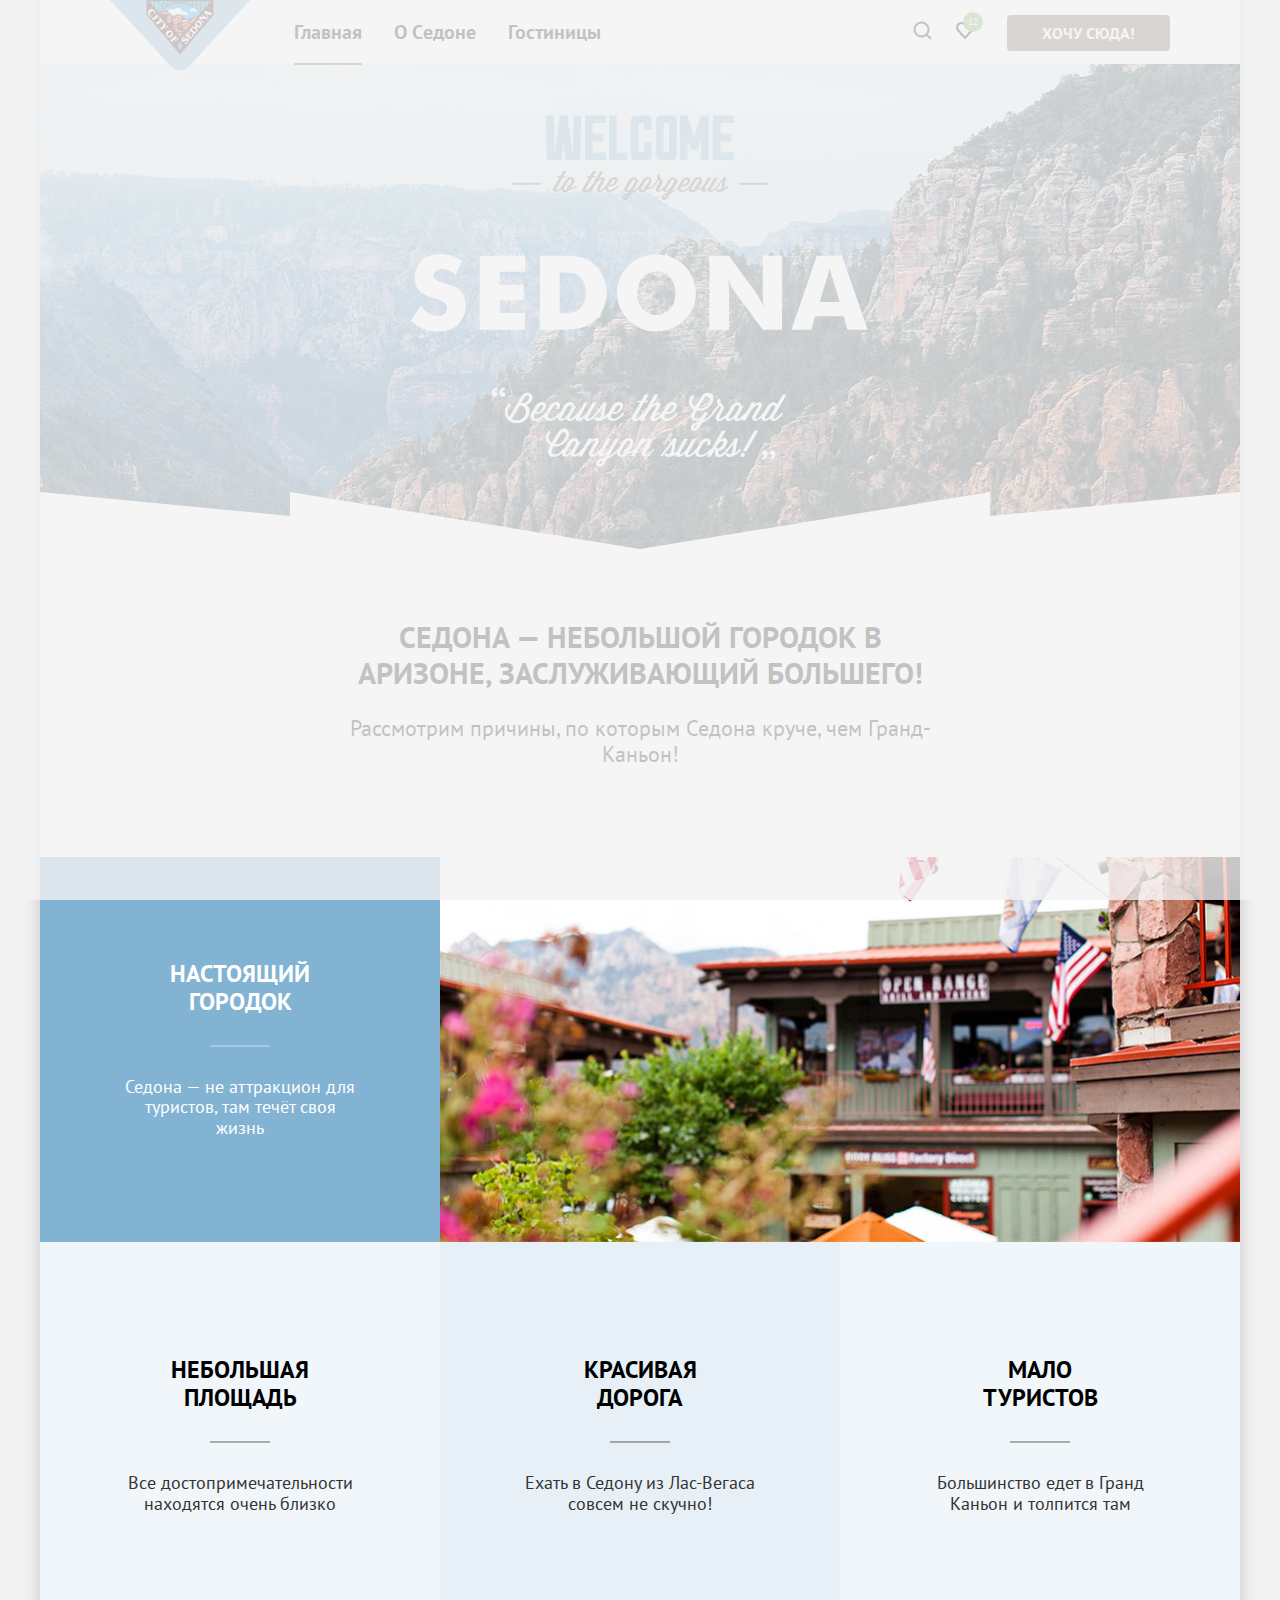
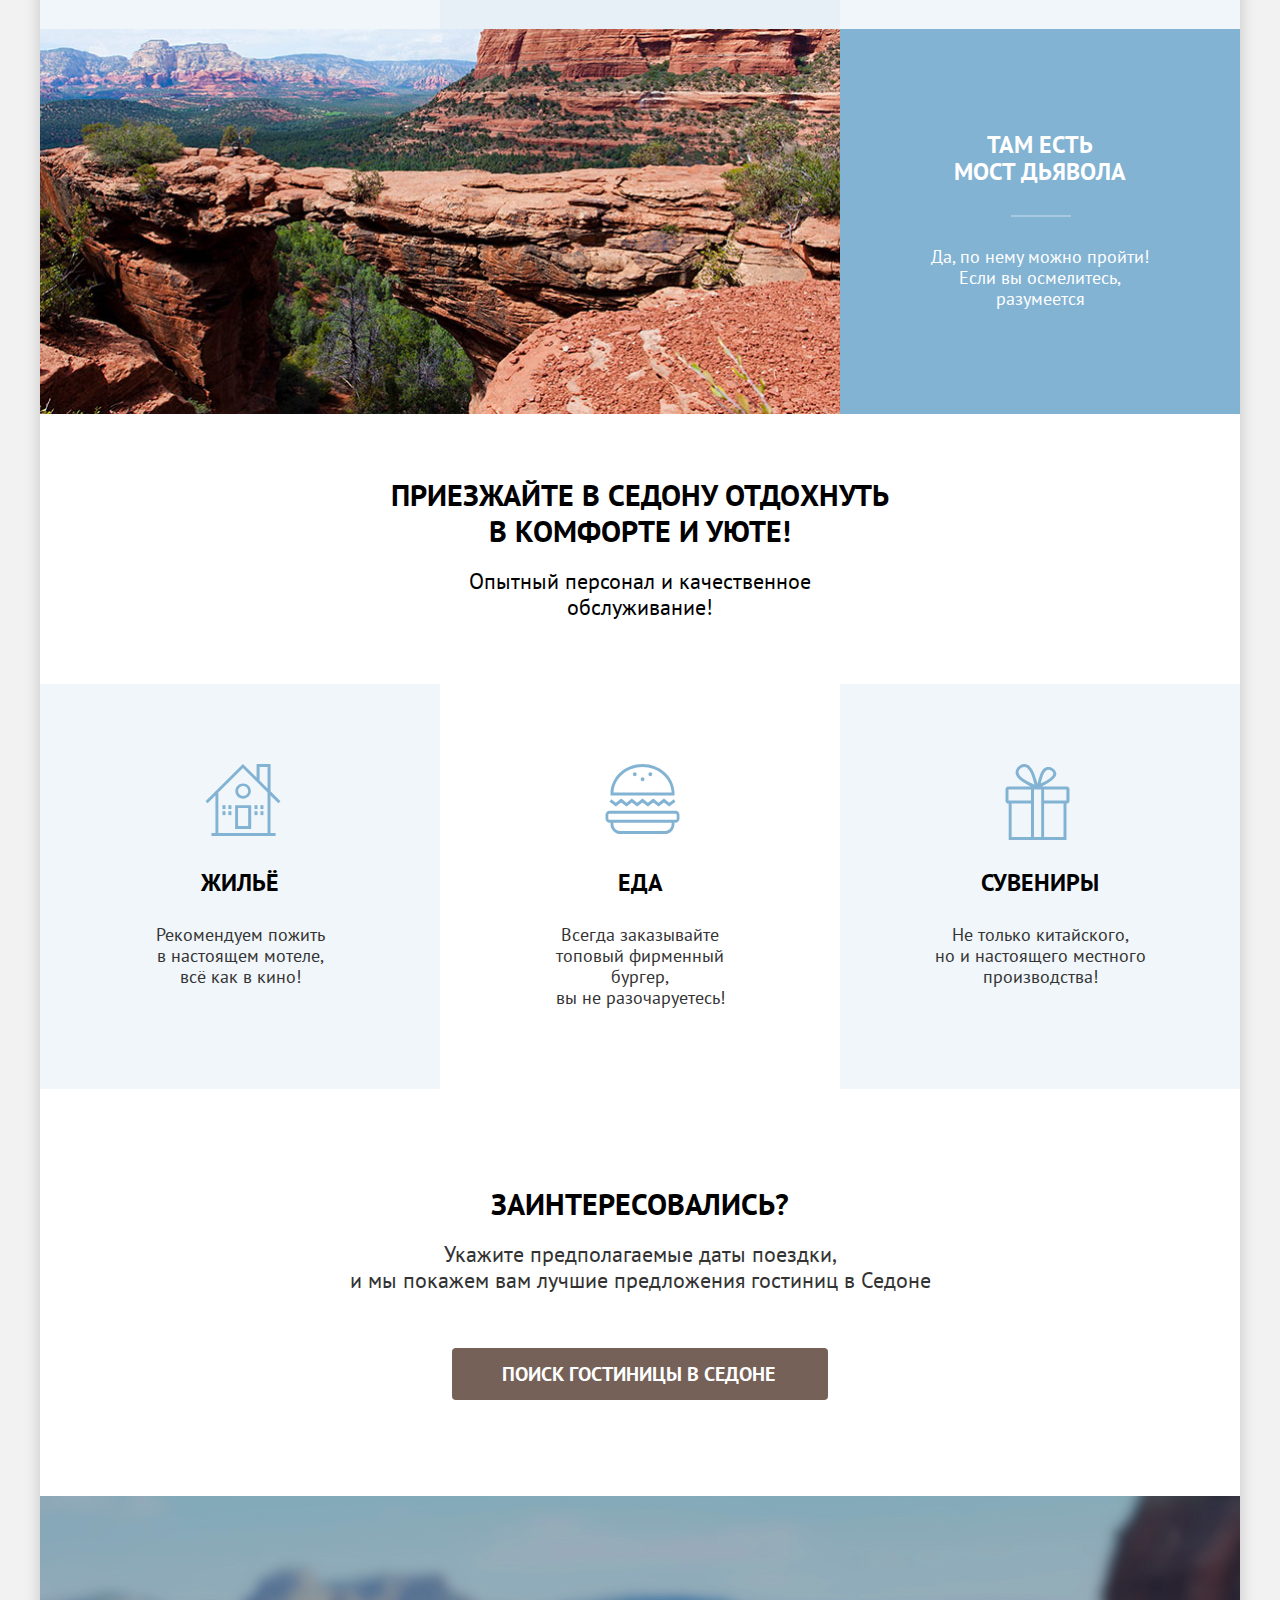
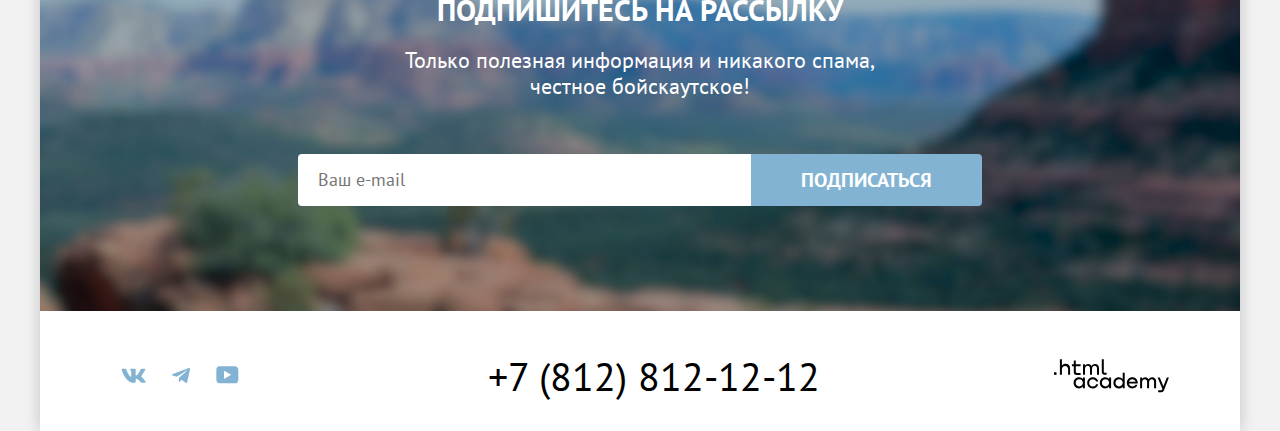
==== commit b8022a0e: "Приступил к стилизации модального окна" ====
--- a/index.html
+++ b/index.html
@@ -320,7 +320,7 @@
           <form class="newsletter-form" method="post" action="#">
             <label class="visually-hidden" for="e-mail">Введите почту</label>
             <input
-              class="newsletter-input"
+              class="newsletter-input newsletter-input--index"
               id="e-mail"
               placeholder="Ваш e-mail"
               name="e-mail"
@@ -456,5 +456,10 @@
         </div>
       </footer>
     </div>
+
+    <!-- модальное окно -->
+    <div class="modal">
+      <div class="modal-content"></div>
+    </div>
   </body>
 </html>
--- a/styles/styles.css
+++ b/styles/styles.css
@@ -14,6 +14,10 @@
   font-display: swap;
 }
 
+html {
+  min-height: 100vh;
+}
+
 body {
   margin: 0;
   padding: 0;
@@ -21,13 +25,17 @@
   line-height: 21px;
   font-family: "PT Sans";
   background-color: rgba(242, 242, 242, 1);
+  min-height: 100vh;
 }
 
 .container {
   margin: 0 auto;
+  display: flex;
+  flex-direction: column;
   width: 1200px;
   background-color: #ffffff;
   box-shadow: 0 0 15px 0 rgba(0, 0, 0, 0.2);
+  min-height: 100vh;
 }
 
 .visually-hidden {
@@ -270,6 +278,11 @@
   color: rgba(255, 255, 255, 0.1);
 }
 
+/* главное содержимое */
+.main {
+  flex-grow: 2;
+}
+
 /* логотип седона */
 .sedona-logo {
   padding-top: 51px;
@@ -522,7 +535,7 @@
   border-radius: 4px;
 }
 
-/* рассылка */
+/* рассылка на главной странице*/
 .newsletter--index {
   background-color: lightblue;
   padding-top: 96px;
@@ -572,7 +585,6 @@
   line-height: 1.33;
   color: rgba(0, 0, 0, 0.6);
   border-radius: 4px 0 0 4px;
-  border-color: blue;
 }
 
 .newsletter-input:focus-visible {
@@ -591,6 +603,40 @@
   color: rgba(255, 255, 255, 1);
   text-transform: uppercase;
   background-color: rgba(130, 179, 211, 1);
+}
+
+/* рассылка на странице каталог*/
+.newsletter--catalog {
+  background-color: rgba(255, 255, 255, 1);
+  padding-bottom: 104px;
+}
+
+.newsletter-title--catalog {
+  margin: 0 auto;
+  margin-bottom: 20px;
+  font-weight: 700;
+  font-size: 30px;
+  line-height: 1.2;
+  font-family: "PT Sans", Arial, sans-serif;
+  text-transform: uppercase;
+  text-align: center;
+  color: rgba(0, 0, 0, 1);
+  width: 475px;
+}
+
+.newsletter-text--catalog {
+  margin: 0 auto 54px;
+  font-weight: 400;
+  font-size: 22px;
+  line-height: 1.18;
+  font-family: "PT Sans", Arial, sans-serif;
+  text-align: center;
+  color: rgba(0, 0, 0, 1);
+  width: 475px;
+}
+
+.newsletter-input--catalog {
+  background-color: rgba(242, 242, 242, 1);
 }
 
 /* подвал */
@@ -1007,11 +1053,13 @@
 
 /* каталог сайта */
 .catalog {
-  padding: 50px 70px;
+  padding: 50px 70px 157px;
 }
 
 .catalog-wrapper-filter {
   display: flex;
+  flex-wrap: wrap;
+  margin-bottom: 38px;
 }
 
 .catalog-title {
@@ -1026,13 +1074,17 @@
 }
 
 .catalog-select-wrapper {
-  margin-right: 71px;
+  margin-right: 70px;
   border: 2px solid rgba(229, 229, 229, 1);
   width: 292px;
   min-height: 49px;
   box-sizing: border-box;
   border-radius: 4px;
   position: relative;
+}
+
+.catalog-select-wrapper:hover {
+  border-color: rgba(104, 162, 202, 1);
 }
 
 .catalog-select {
@@ -1046,6 +1098,7 @@
   width: 100%;
   height: 100%;
   padding: 14px 20px 11px;
+  box-sizing: border-box;
 }
 
 .catalog-select-wrapper svg {
@@ -1055,11 +1108,24 @@
 }
 
 .catalog-select:focus-visible {
-  outline: none;
+  outline: 2px solid rgba(104, 162, 202, 1);
+  border-radius: 4px;
+}
+
+.catalog-select[disabled] {
+  color: rgba(0, 0, 0, 0.3);
+  border-color: rgba(0, 0, 0, 0.3);
+  pointer-events: none;
+  cursor: default;
+}
+
+.catalog-select[disabled] + svg path {
+  fill: rgba(0, 0, 0, 0.3);
 }
 
 .catalog-wrapper-buttons {
   display: flex;
+  flex-wrap: wrap;
   gap: 8px;
 }
 
@@ -1071,6 +1137,192 @@
   border-radius: 4px;
 }
 
+.catalog-wrapper-button:hover {
+  border-color: rgba(0, 0, 0, 1);
+}
+
+.catalog-wrapper-button:focus-visible {
+  outline: none;
+  border-color: rgba(131, 179, 211, 1);
+}
+
 .catalog-wrapper-button-current {
   border: 2px solid rgba(0, 0, 0, 1);
 }
+
+/* список карточек */
+.catalog-list {
+  margin: 0;
+  padding: 0;
+  padding-bottom: 38px;
+  border-bottom: 1px solid rgba(230, 230, 230, 1);
+  list-style: none;
+  display: flex;
+  flex-wrap: wrap;
+  gap: 20px;
+}
+
+.catalog-card {
+  padding: 20px;
+  width: 340px;
+  min-height: 438px;
+  box-sizing: border-box;
+  border-radius: 4px;
+  border: 1px solid #e6e6e6;
+  display: grid;
+  grid-template-columns: repeat(2, 140px);
+  grid-template-rows: min-content auto auto 36px 37px;
+  gap: 16px 20px;
+}
+
+.catalog-card-image {
+  grid-column: 1 / -1;
+  grid-row: 1 / 2;
+}
+
+.catalog-card-heading {
+  margin: 0;
+  font: 700 24px/1.16 "PT Sans", Arial, sans-serif;
+  grid-column-start: 1;
+  grid-column-end: -1;
+  grid-row-start: 2;
+  grid-row-end: 3;
+}
+
+.catalog-card-description {
+  grid-column: 1 / -1;
+  grid-row: 3 / 4;
+  display: flex;
+  justify-content: space-between;
+}
+
+.catalog-card-text {
+  margin: 0;
+  font: 400 18px/1.16 "PT Sans", Arial, sans-serif;
+  color: rgba(51, 51, 51, 1);
+}
+
+.catalog-card-more-details {
+  background-color: rgba(117, 97, 87, 1);
+  display: block;
+  padding: 8px 26px;
+  box-sizing: border-box;
+  width: 140px;
+  font: 700 16px/1.25 "PT Sans", Arial, sans-serif;
+  color: rgba(255, 255, 255, 1);
+  text-transform: uppercase;
+  text-decoration: none;
+  border-radius: 4px;
+  grid-column: 1 / 2;
+  grid-row: 4 / 5;
+}
+
+.catalog-card-favorites {
+  background-color: rgba(130, 179, 211, 1);
+  display: block;
+  padding: 8px 20px;
+  border: none;
+  cursor: pointer;
+  box-sizing: border-box;
+  width: 140px;
+  font: 700 16px/1.25 "PT Sans", Arial, sans-serif;
+  color: rgba(255, 255, 255, 1);
+  text-transform: uppercase;
+  text-decoration: none;
+  border-radius: 4px;
+  grid-column: 2 / 3;
+  grid-row: 4 / 5;
+}
+
+.catalog-card-favorites--added {
+  padding: 8px 18px;
+  background-color: rgba(125, 181, 79, 1);
+}
+
+.catalog-card-stars {
+  display: flex;
+  align-self: center;
+  width: 140px;
+  gap: 6px;
+  grid-column: 1 / 2;
+  grid-row: 5 / 6;
+}
+
+.card-star {
+  width: 18px;
+  height: 17px;
+  background: url("../images/star.svg") no-repeat;
+}
+
+.catalog-card-rating {
+  background-color: rgba(242, 242, 242, 1);
+  font: 400 16px/1.25 "PT Sans", Arial, sans-serif;
+  color: rgba(51, 51, 51, 1);
+  text-transform: uppercase;
+  width: 140px;
+  box-sizing: border-box;
+  padding: 9px 22px;
+  border-radius: 4px;
+  grid-column: 2 / 3;
+  grid-row: 5 / 6;
+}
+
+.pagination {
+  margin: 0;
+  padding: 0;
+  padding-top: 39px;
+  list-style: none;
+  display: flex;
+  flex-wrap: wrap;
+  gap: 8px;
+}
+
+.pagination-link {
+  display: block;
+  padding: 12px 24px;
+  background-color: rgba(130, 179, 211, 1);
+  border-radius: 4px;
+  font-weight: 700;
+  font-size: 20px;
+  line-height: 1.8;
+  font-family: "PT Sans", Arial, sans-serif;
+  color: rgba(255, 255, 255, 1);
+  text-decoration: none;
+}
+
+.pagination-item:first-child .pagination-link {
+  background-color: rgba(242, 242, 242, 1);
+  color: rgba(0, 0, 0, 1);
+}
+
+.pagination-item:nth-child(5) .pagination-link {
+  background-color: rgba(255, 255, 255, 1);
+  color: rgba(0, 0, 0, 1);
+}
+
+.pagination-item:nth-child(6) .pagination-link {
+  padding: 12px 19px;
+}
+
+.pagination-link:hover {
+  background-color: rgba(104, 162, 202, 1);
+}
+
+.pagination-link:focus-visible {
+  outline: none;
+  background-color: rgba(104, 162, 202, 1);
+}
+
+.pagination-link:active {
+  color: rgba(255, 255, 255, 0.3);
+}
+
+.modal {
+  width: 100%;
+  height: 100%;
+  background-color: rgba(242, 242, 242, 0.8);
+  position: fixed;
+  top: 0;
+  left: 0;
+  z-index: 5;
+}
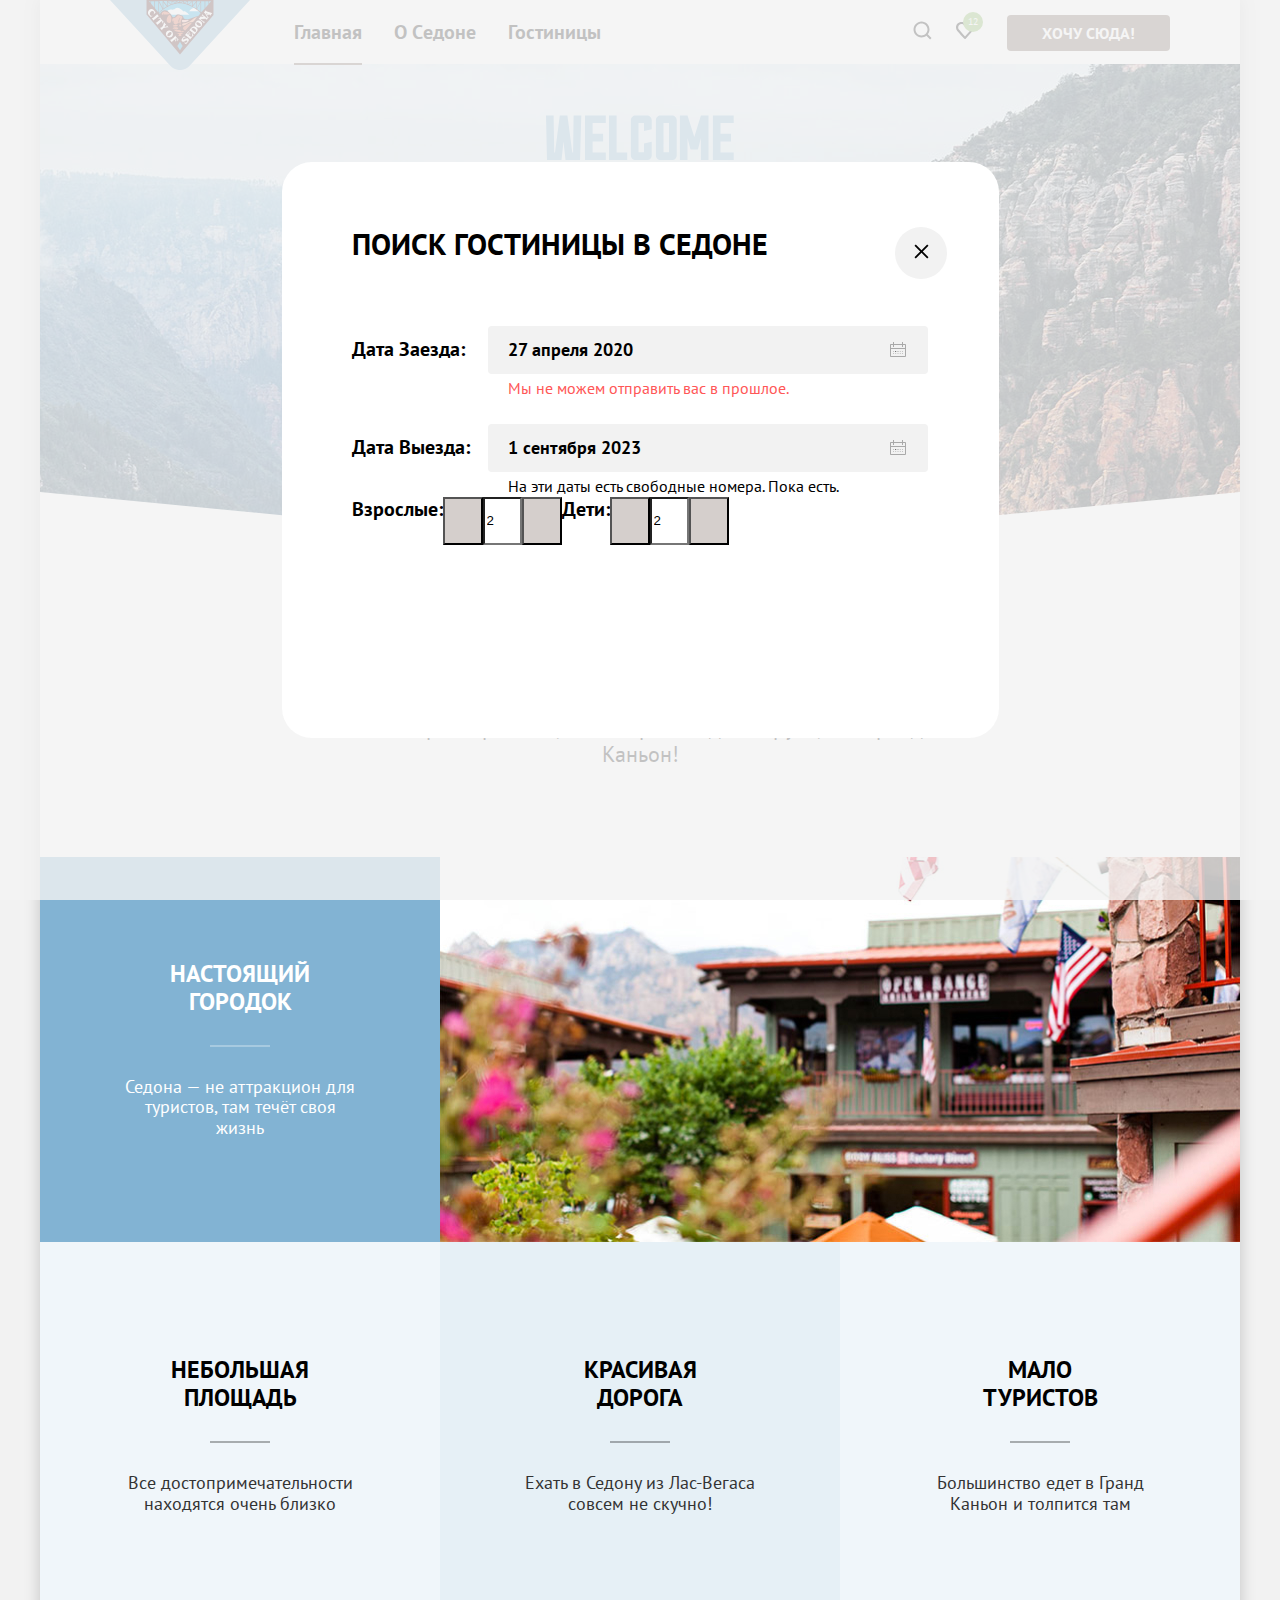
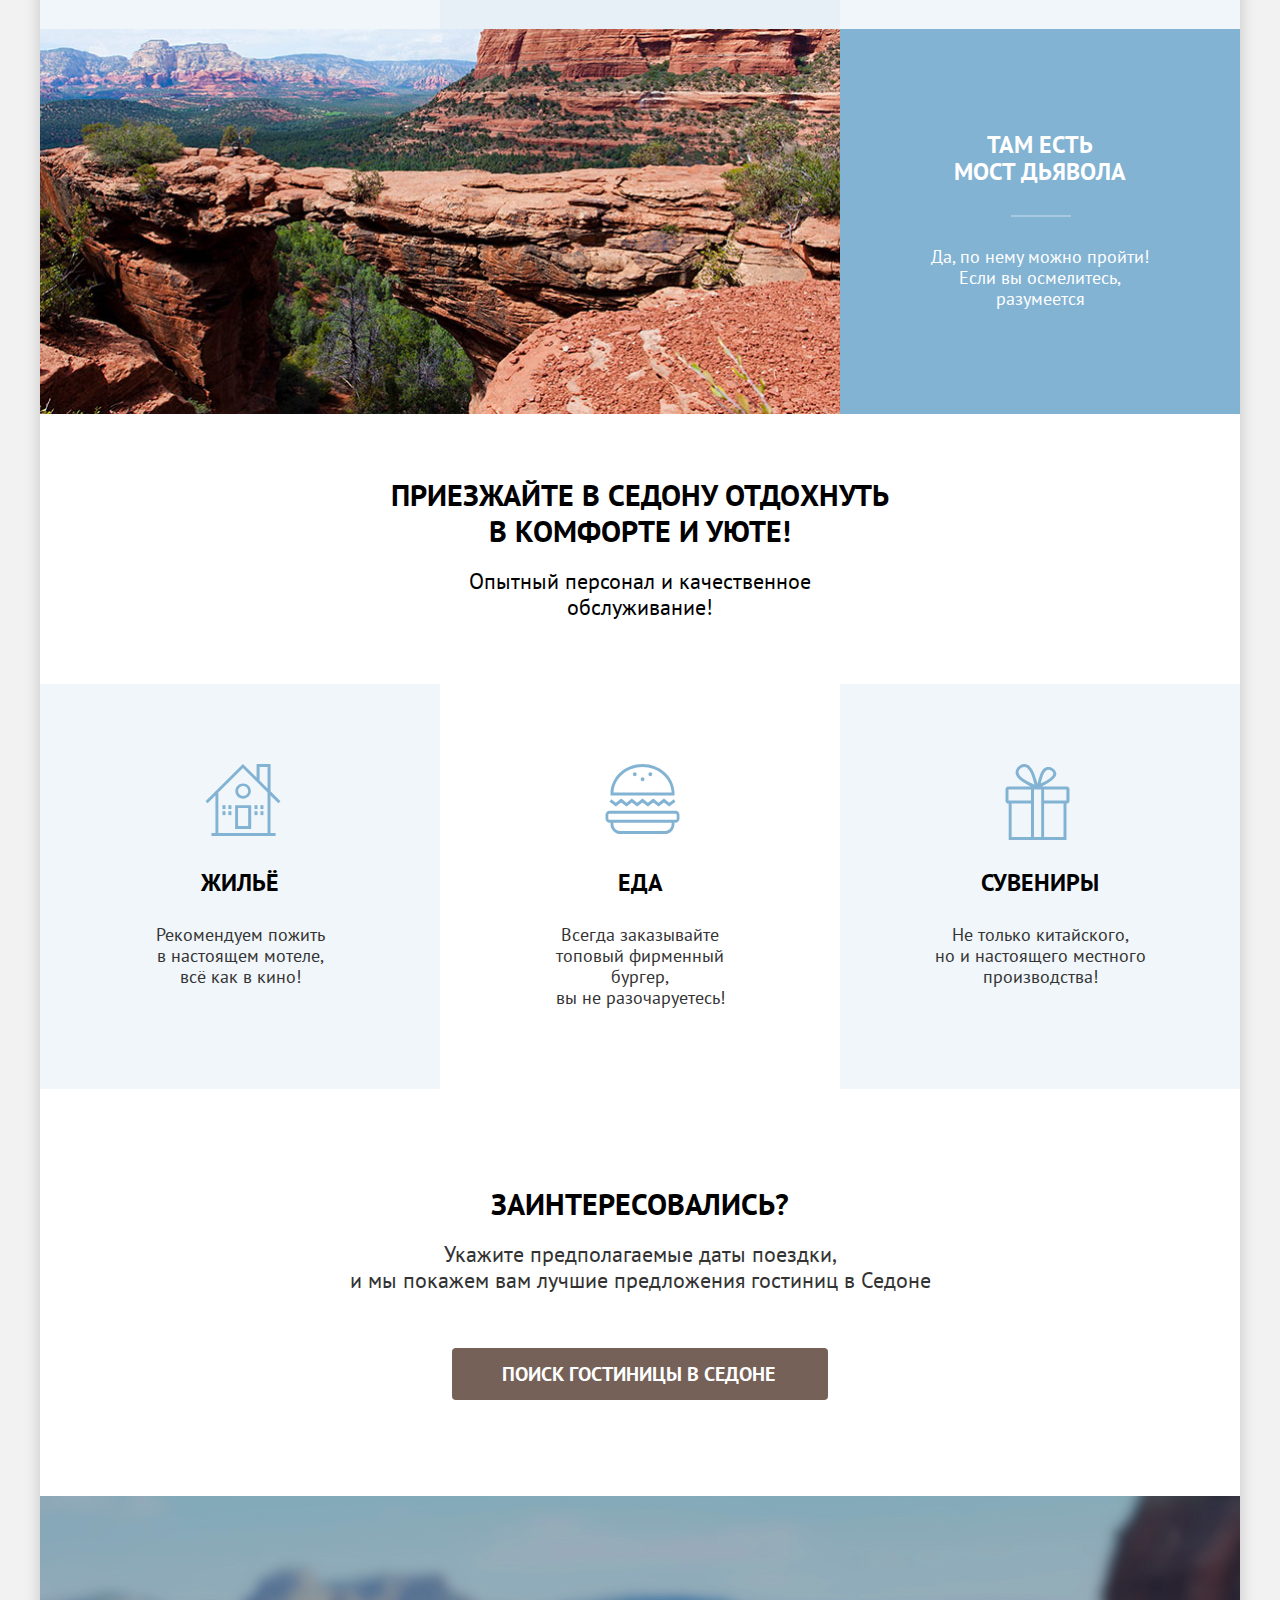
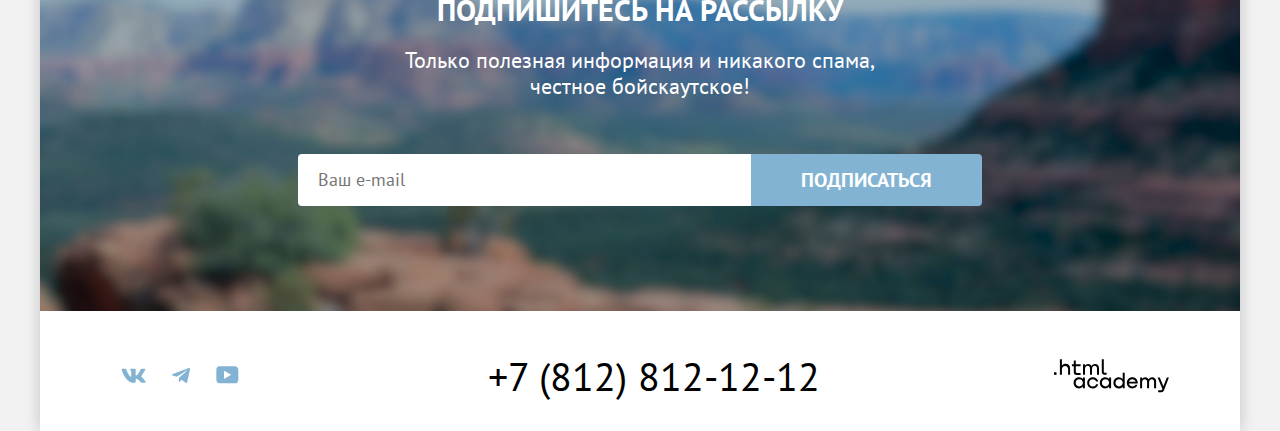
==== commit afcfabad: "Стилизую модальное окно" ====
--- a/index.html
+++ b/index.html
@@ -459,7 +459,90 @@
 
     <!-- модальное окно -->
     <div class="modal">
-      <div class="modal-content"></div>
+      <div class="modal-content">
+        <h1 class="modal-title">Поиск гостиницы в седоне</h1>
+        <button class="modal-button-close" type="button">
+          <svg
+            width="15"
+            height="15"
+            viewBox="0 0 15 15"
+            fill="none"
+            xmlns="http://www.w3.org/2000/svg"
+          >
+            <path
+              id="Vector"
+              d="M14.4905 1.78288L13.1982 0.49057L7.49048 6.19826L1.78279 0.49057L0.490479 1.78288L6.19817 7.49057L0.490479 13.1983L1.78279 14.4906L7.49048 8.78288L13.1982 14.4906L14.4905 13.1983L8.78279 7.49057L14.4905 1.78288Z"
+              fill="black"
+            />
+          </svg>
+        </button>
+        <form class="modal-form" action="#">
+          <div class="modal-field">
+            <label class="modal-field-label" for="date-arrival">
+              <span class="modal-field-type">Дата заезда:</span>
+              <input
+                class="modal-field-input"
+                type="text"
+                id="date-arrival"
+                name="date-arrival"
+                value="27 апреля 2020"
+            /></label>
+            <p class="modal-field-description">
+              Мы не можем отправить вас в прошлое.
+            </p>
+          </div>
+          <div class="modal-field">
+            <label class="modal-field-label" for="date-of-departure"
+              ><span class="modal-field-type">Дата выезда:</span
+              ><input
+                class="modal-field-input"
+                type="text"
+                id="date-of-departure"
+                name="date-of-departure"
+                value="1 сентября 2023"
+            /></label>
+            <p class="modal-field-description">
+              На эти даты есть свободные номера. Пока есть.
+            </p>
+          </div>
+          <div class="modal-wrapper-quantity">
+            <div class="modal-fields-wrapper">
+              <label for="adults" class="modal-field-label">Взрослые:</label>
+              <div class="modal-content-quantity">
+                <button
+                  class="button-quantity button-put-away"
+                  type="button"
+                ></button>
+                <input
+                  class="modal-field-quantity"
+                  type="number"
+                  value="2"
+                  id="adults"
+                  name="adults"
+                />
+                <button class="button-quantity button-add"></button>
+              </div>
+            </div>
+            <div class="modal-fields-wrapper">
+              <label for="children" class="modal-field-label">Дети:</label>
+              <div class="modal-content-quantity">
+                <button
+                  class="button-quantity button-put-away"
+                  type="button"
+                ></button>
+                <input
+                  class="modal-field-quantity"
+                  type="number"
+                  value="2"
+                  id="children"
+                  name="children"
+                />
+                <button class="button-quantity button-add"></button>
+              </div>
+            </div>
+          </div>
+        </form>
+      </div>
     </div>
   </body>
 </html>
--- a/styles/styles.css
+++ b/styles/styles.css
@@ -1317,7 +1317,9 @@
   color: rgba(255, 255, 255, 0.3);
 }
 
+/* модальное окно */
 .modal {
+  display: flex;
   width: 100%;
   height: 100%;
   background-color: rgba(242, 242, 242, 0.8);
@@ -1326,3 +1328,113 @@
   left: 0;
   z-index: 5;
 }
+
+.modal-content {
+  margin: auto;
+  padding: 64px 70px;
+  width: 717px;
+  height: 576px;
+  box-sizing: border-box;
+  background-color: rgba(255, 255, 255, 1);
+  border-radius: 30px;
+  position: relative;
+}
+
+.modal-title {
+  margin: 0;
+  margin-bottom: 64px;
+  font-family: "PT Sans", Arial, sans-serif;
+  font-weight: 700;
+  font-size: 30px;
+  line-height: 1.2;
+  text-transform: uppercase;
+}
+
+.modal-button-close {
+  padding: 17px 19px;
+  width: 52px;
+  height: 52px;
+  border: none;
+  cursor: pointer;
+  box-sizing: border-box;
+  background-color: rgba(242, 242, 242, 1);
+  border-radius: 50%;
+  position: absolute;
+  top: 65px;
+  right: 52px;
+}
+
+.modal-field {
+  margin: 0;
+}
+
+.modal-field:first-child {
+  margin-bottom: 25px;
+}
+
+.modal-field-label {
+  font-family: "PT Sans", Arial, sans-serif;
+  font-size: 20px;
+  line-height: 1.2;
+  font-weight: 700;
+}
+
+.modal-field-type {
+  display: inline-block;
+  margin-right: 18px;
+  text-transform: capitalize;
+}
+
+.modal-field-input {
+  padding: 12px 60px 12px 20px;
+  border: none;
+  border-radius: 4px;
+  width: 440px;
+  min-height: 48px;
+  box-sizing: border-box;
+  background-color: rgba(242, 242, 242, 1);
+  font: inherit;
+  font-size: 18px;
+  line-height: 1.33;
+  background-image: url("../images/modal-calendar.svg");
+  background-repeat: no-repeat;
+  background-position: top 16px right 22px;
+}
+
+.modal-field-description {
+  margin: 0;
+  padding-top: 4px;
+  padding-left: 156px;
+  font: 400 16px/1.31 "PT Sans", Arial, sans-serif;
+}
+
+.modal-field:first-of-type .modal-field-description {
+  color: rgba(255, 87, 87, 1);
+}
+
+.modal-wrapper-quantity {
+  display: flex;
+}
+
+.modal-fields-wrapper {
+  display: flex;
+}
+
+.modal-content-quantity {
+  display: flex;
+  height: 48px;
+}
+
+.button-quantity {
+  position: relative;
+  background-color: rgba(117, 97, 87, 0.3);
+  padding: 0;
+  cursor: pointer;
+  width: 40px;
+}
+
+.modal-field-quantity {
+  width: 31px;
+  background-color: rgba(255, 255, 255, 1);
+  appearance: none;
+}
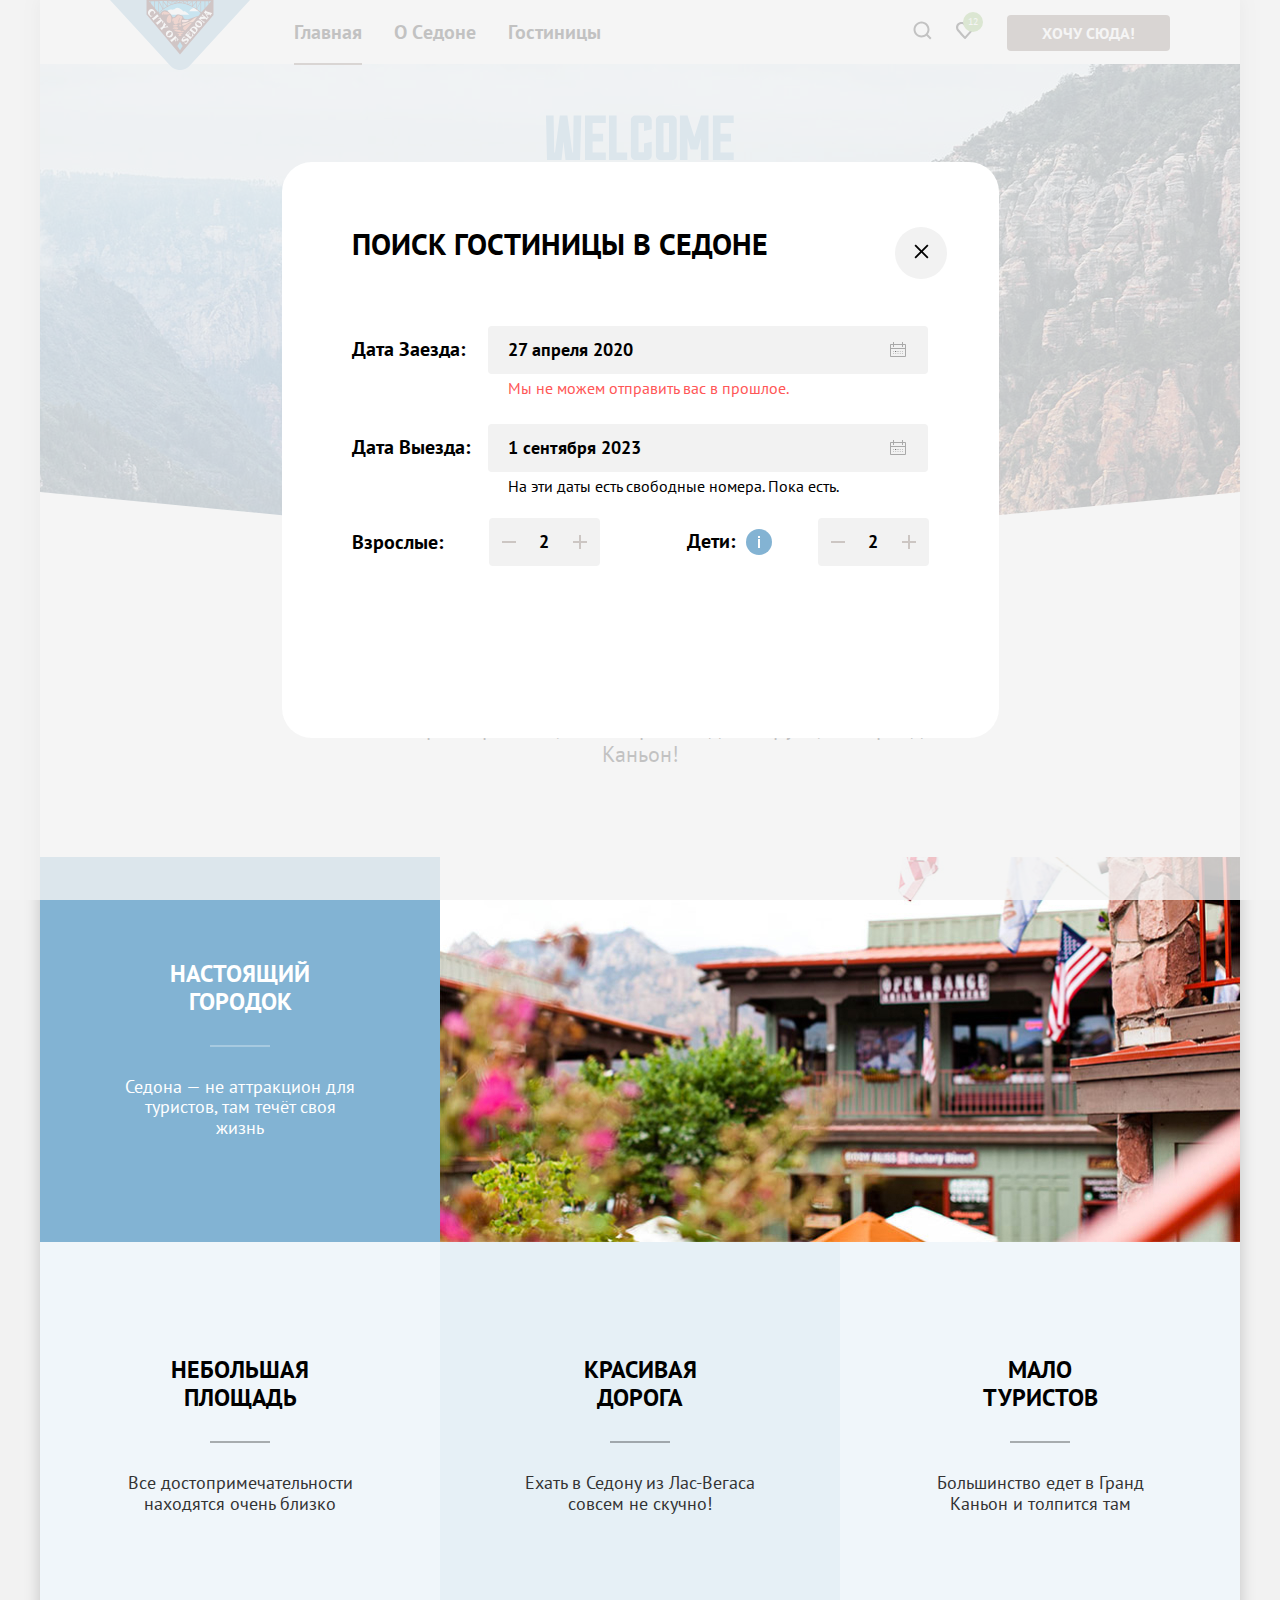
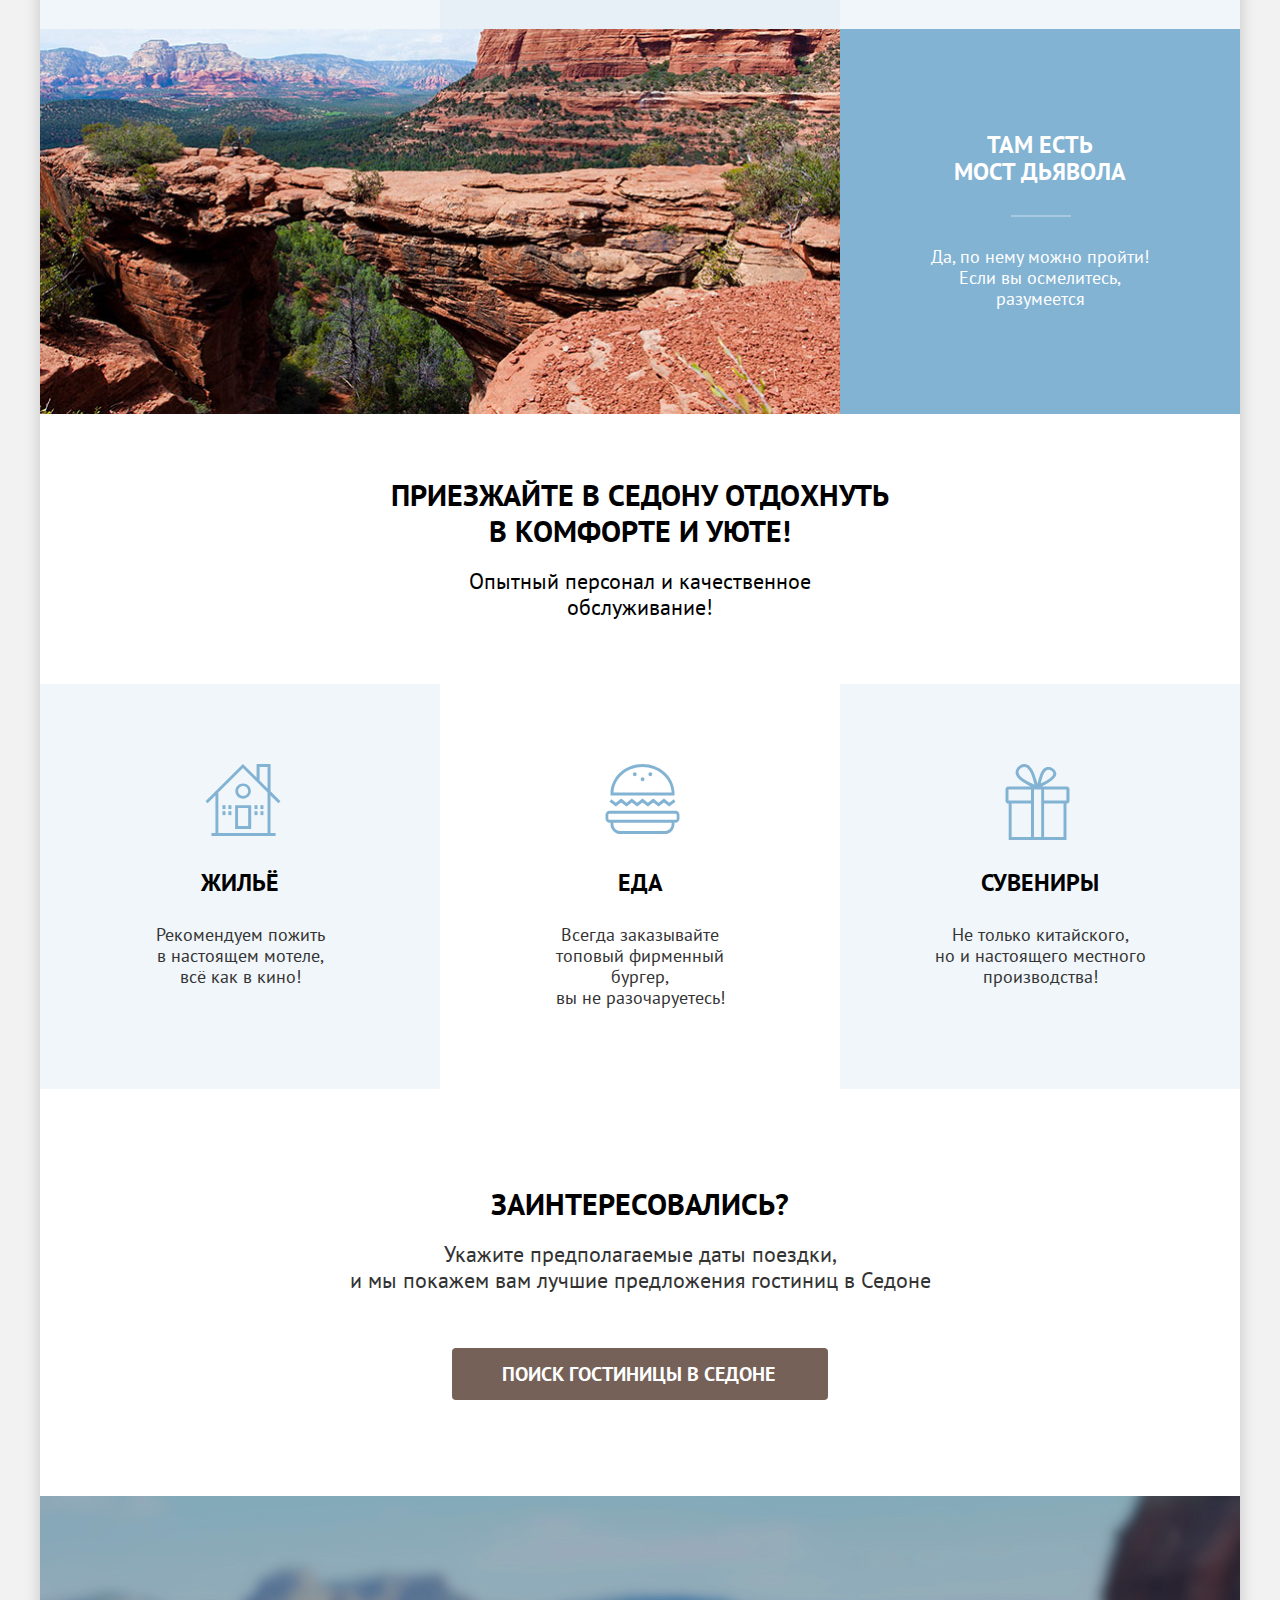
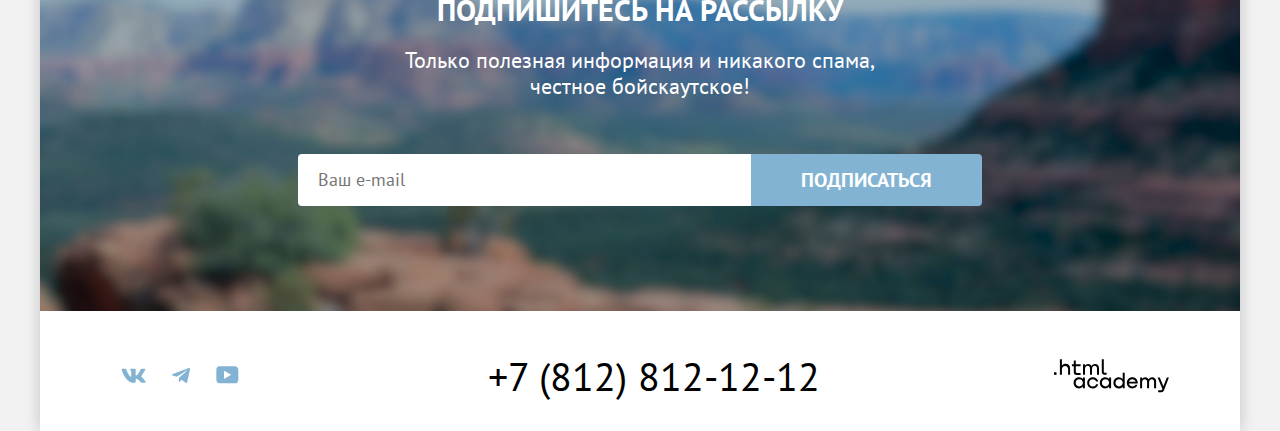
==== commit 4c5f3bc5: "Сверстал форму количество взрослых и детей в модальном окне" ====
--- a/index.html
+++ b/index.html
@@ -507,12 +507,25 @@
           </div>
           <div class="modal-wrapper-quantity">
             <div class="modal-fields-wrapper">
-              <label for="adults" class="modal-field-label">Взрослые:</label>
+              <label for="adults" class="modal-field-label"
+                ><span class="modal-quantity-label">Взрослые:</span></label
+              >
               <div class="modal-content-quantity">
-                <button
-                  class="button-quantity button-put-away"
-                  type="button"
-                ></button>
+                <button class="button-quantity button-put-away" type="button">
+                  <svg
+                    width="14"
+                    height="2"
+                    viewBox="0 0 14 2"
+                    fill="none"
+                    xmlns="http://www.w3.org/2000/svg"
+                  >
+                    <path
+                      d="M0 0L0 2L14 2V0L0 0Z"
+                      fill="#756157"
+                      fill-opacity="0.3"
+                    />
+                  </svg>
+                </button>
                 <input
                   class="modal-field-quantity"
                   type="number"
@@ -520,16 +533,61 @@
                   id="adults"
                   name="adults"
                 />
-                <button class="button-quantity button-add"></button>
+                <button class="button-quantity button-add">
+                  <svg
+                    width="14"
+                    height="14"
+                    viewBox="0 0 14 14"
+                    fill="none"
+                    xmlns="http://www.w3.org/2000/svg"
+                  >
+                    <path
+                      d="M14 6H8V0H6V6H0V8H6V14H8V8H14V6Z"
+                      fill="#756157"
+                      fill-opacity="0.3"
+                    />
+                  </svg>
+                </button>
               </div>
             </div>
             <div class="modal-fields-wrapper">
-              <label for="children" class="modal-field-label">Дети:</label>
+              <label
+                for="children"
+                class="modal-field-label modal-field-label--children"
+                ><span class="modal-quantity-label">Дети:</span>
+                <div class="quantity-container-info">
+                  <svg
+                    class="info-icon"
+                    width="2"
+                    height="12"
+                    viewBox="0 0 2 12"
+                    fill="none"
+                    xmlns="http://www.w3.org/2000/svg"
+                  >
+                    <path
+                      fill-rule="evenodd"
+                      clip-rule="evenodd"
+                      d="M0 0H2V2H0V0ZM2 12H0V3H2V12Z"
+                      fill="white"
+                    />
+                  </svg></div
+              ></label>
               <div class="modal-content-quantity">
-                <button
-                  class="button-quantity button-put-away"
-                  type="button"
-                ></button>
+                <button class="button-quantity button-put-away" type="button">
+                  <svg
+                    width="14"
+                    height="2"
+                    viewBox="0 0 14 2"
+                    fill="none"
+                    xmlns="http://www.w3.org/2000/svg"
+                  >
+                    <path
+                      d="M0 0L0 2L14 2V0L0 0Z"
+                      fill="#756157"
+                      fill-opacity="0.3"
+                    />
+                  </svg>
+                </button>
                 <input
                   class="modal-field-quantity"
                   type="number"
@@ -537,7 +595,21 @@
                   id="children"
                   name="children"
                 />
-                <button class="button-quantity button-add"></button>
+                <button class="button-quantity button-add">
+                  <svg
+                    width="14"
+                    height="14"
+                    viewBox="0 0 14 14"
+                    fill="none"
+                    xmlns="http://www.w3.org/2000/svg"
+                  >
+                    <path
+                      d="M14 6H8V0H6V6H0V8H6V14H8V8H14V6Z"
+                      fill="#756157"
+                      fill-opacity="0.3"
+                    />
+                  </svg>
+                </button>
               </div>
             </div>
           </div>
--- a/styles/styles.css
+++ b/styles/styles.css
@@ -1329,6 +1329,10 @@
   z-index: 5;
 }
 
+.modal--closed {
+  display: none;
+}
+
 .modal-content {
   margin: auto;
   padding: 64px 70px;
@@ -1372,11 +1376,20 @@
   margin-bottom: 25px;
 }
 
+.modal-field:nth-child(2) {
+  margin-bottom: 21px;
+}
+
 .modal-field-label {
   font-family: "PT Sans", Arial, sans-serif;
   font-size: 20px;
   line-height: 1.2;
   font-weight: 700;
+}
+
+.modal-field-label--children {
+  display: flex;
+  margin-right: 46px;
 }
 
 .modal-field-type {
@@ -1418,6 +1431,21 @@
 
 .modal-fields-wrapper {
   display: flex;
+  align-items: center;
+}
+
+.modal-fields-wrapper:nth-child(2) {
+  margin-left: auto;
+}
+
+.modal-fields-wrapper:nth-child(1) .modal-quantity-label {
+  display: block;
+  margin-right: 46px;
+}
+
+.modal-fields-wrapper:nth-child(2) .modal-quantity-label {
+  display: block;
+  margin-right: 11px;
 }
 
 .modal-content-quantity {
@@ -1426,15 +1454,62 @@
 }
 
 .button-quantity {
+  border: none;
   position: relative;
-  background-color: rgba(117, 97, 87, 0.3);
+  background-color: rgba(242, 242, 242, 1);
   padding: 0;
   cursor: pointer;
   width: 40px;
 }
 
+.button-put-away {
+  border-radius: 4px 0 0 4px;
+}
+
+.button-put-away svg {
+  position: absolute;
+  top: 23px;
+  left: 13px;
+}
+
+.button-add {
+  border-radius: 0 4px 4px 0;
+}
+
+.button-add svg {
+  position: absolute;
+  top: 17px;
+  left: 13px;
+}
+
 .modal-field-quantity {
+  padding: 10px 10px;
+  box-sizing: border-box;
+  border: none;
   width: 31px;
-  background-color: rgba(255, 255, 255, 1);
+  background-color: rgba(242, 242, 242, 1);
   appearance: none;
-}
+  font-family: "PT Sans", Arial, sans-serif;
+  font-weight: 700;
+  font-size: 18px;
+  line-height: 1.11;
+}
+
+.modal-field-quantity::-webkit-outer-spin-button,
+.modal-field-quantity::-webkit-inner-spin-button {
+  appearance: none;
+}
+
+.quantity-container-info {
+  width: 26px;
+  height: 26px;
+  border-radius: 50%;
+  background-color: rgba(131, 179, 211, 1);
+  position: relative;
+}
+
+.info-icon {
+  position: absolute;
+  top: 7px;
+  left: 12px;
+}
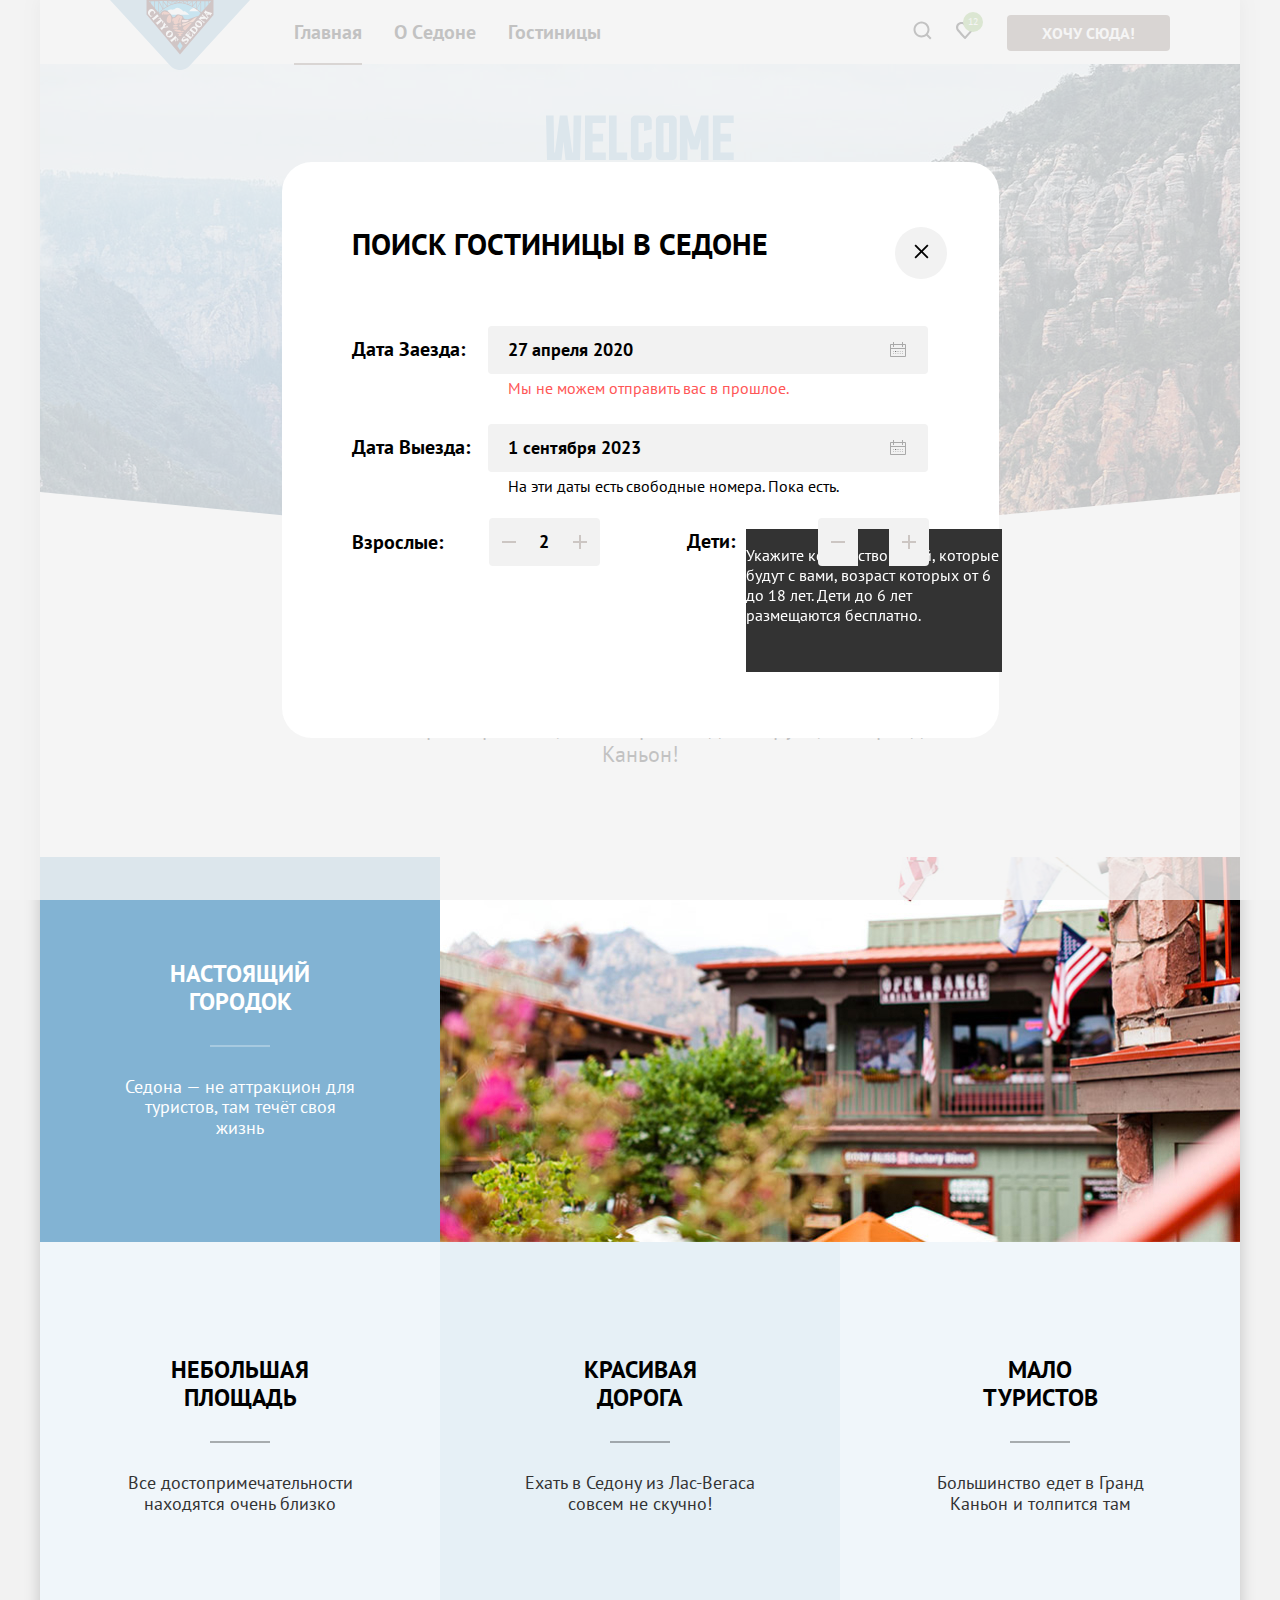
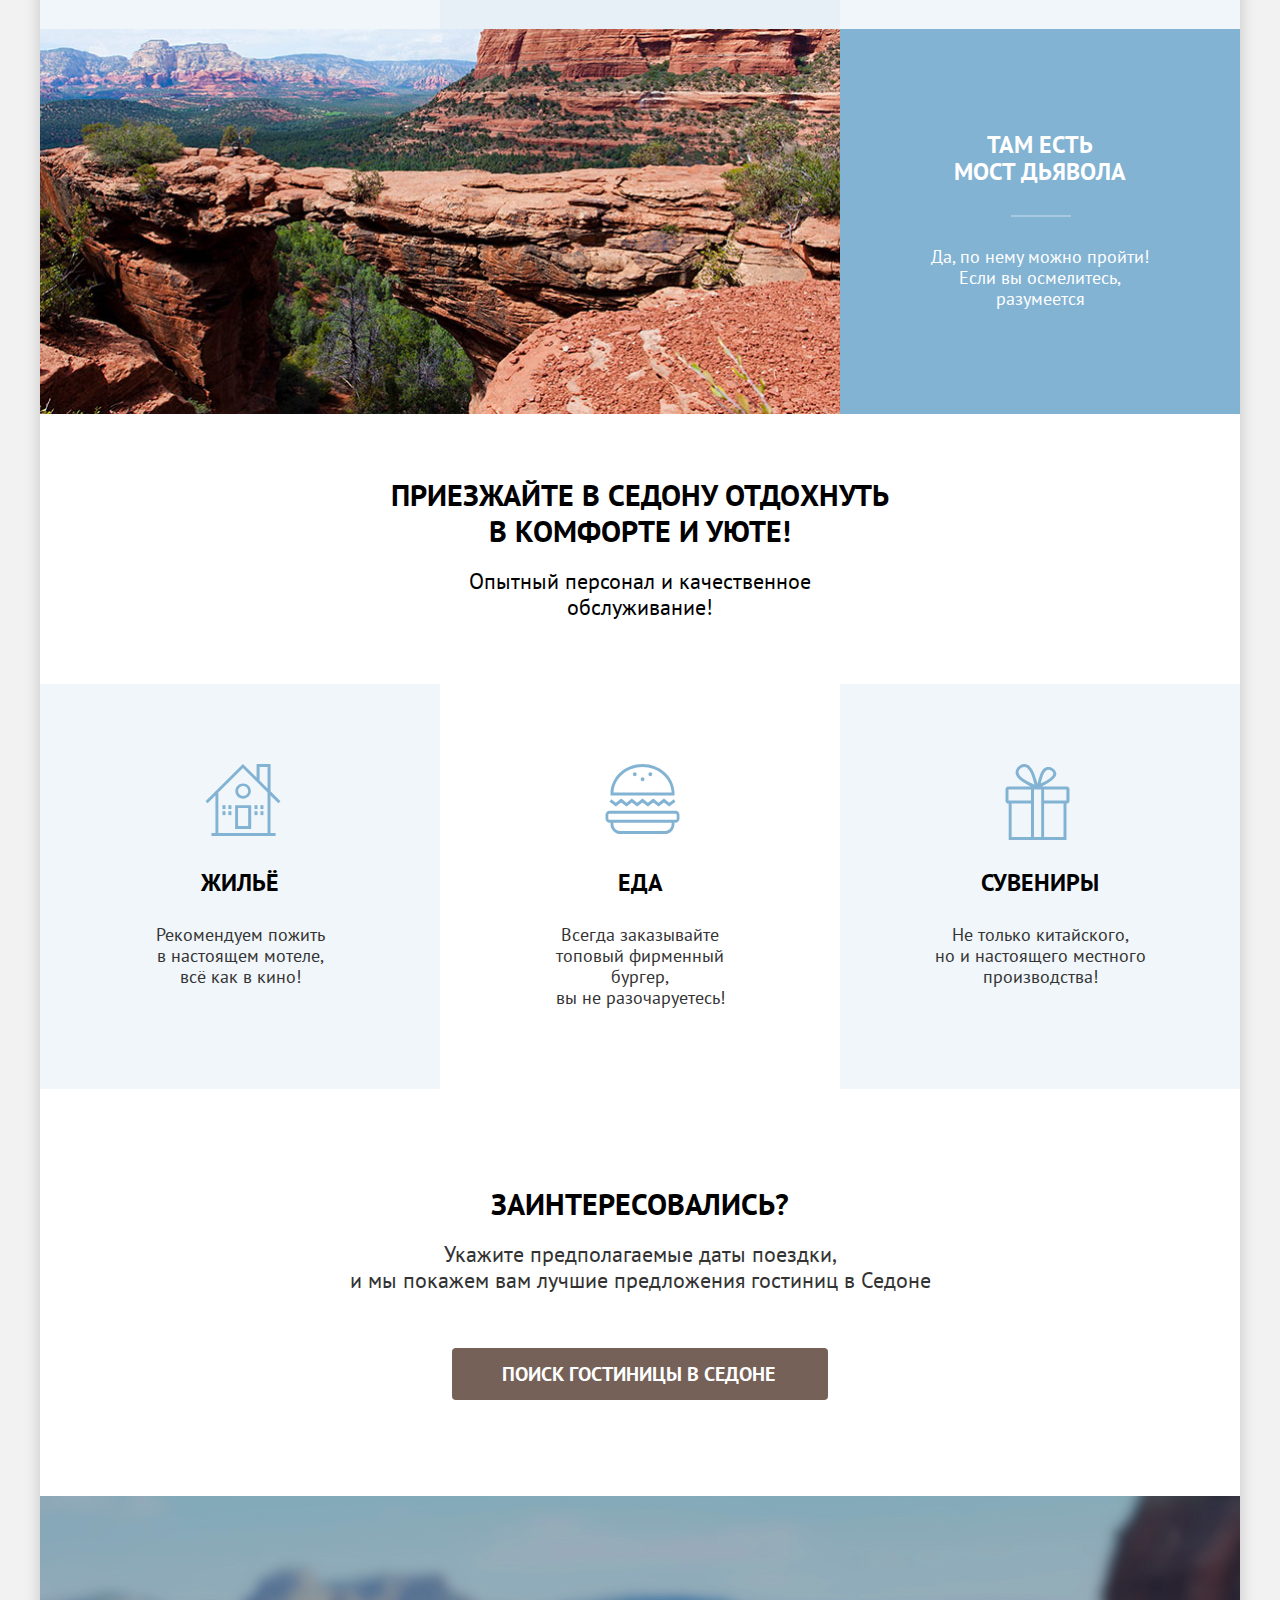
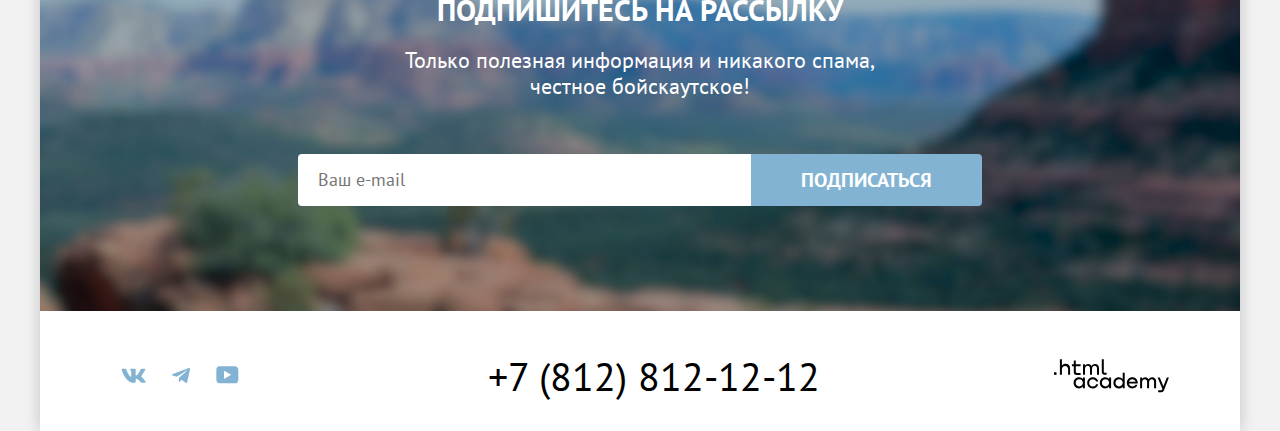
==== commit 35acb106: "Добавил блок подробного описания" ====
--- a/index.html
+++ b/index.html
@@ -570,8 +570,16 @@
                       d="M0 0H2V2H0V0ZM2 12H0V3H2V12Z"
                       fill="white"
                     />
-                  </svg></div
-              ></label>
+                  </svg>
+                  <div class="quantity-info-description">
+                    <p class="quantity-info-description-text">
+                      Укажите количество детей, которые будут с вами, возраст
+                      которых от 6 до 18 лет. Дети до 6 лет размещаются
+                      бесплатно.
+                    </p>
+                  </div>
+                </div></label
+              >
               <div class="modal-content-quantity">
                 <button class="button-quantity button-put-away" type="button">
                   <svg
--- a/styles/styles.css
+++ b/styles/styles.css
@@ -1513,3 +1513,20 @@
   top: 7px;
   left: 12px;
 }
+
+.quantity-info-description {
+  position: absolute;
+}
+
+.quantity-info-description {
+  margin: 0;
+  padding: 0;
+  font-weight: 400;
+  font-family: "PT Sans", Arial, sans-serif;
+  font-size: 16px;
+  line-height: 1.25;
+  color: rgba(255, 255, 255, 1);
+  width: 256px;
+  min-height: 143px;
+  background-color: rgba(51, 51, 51, 1);
+}
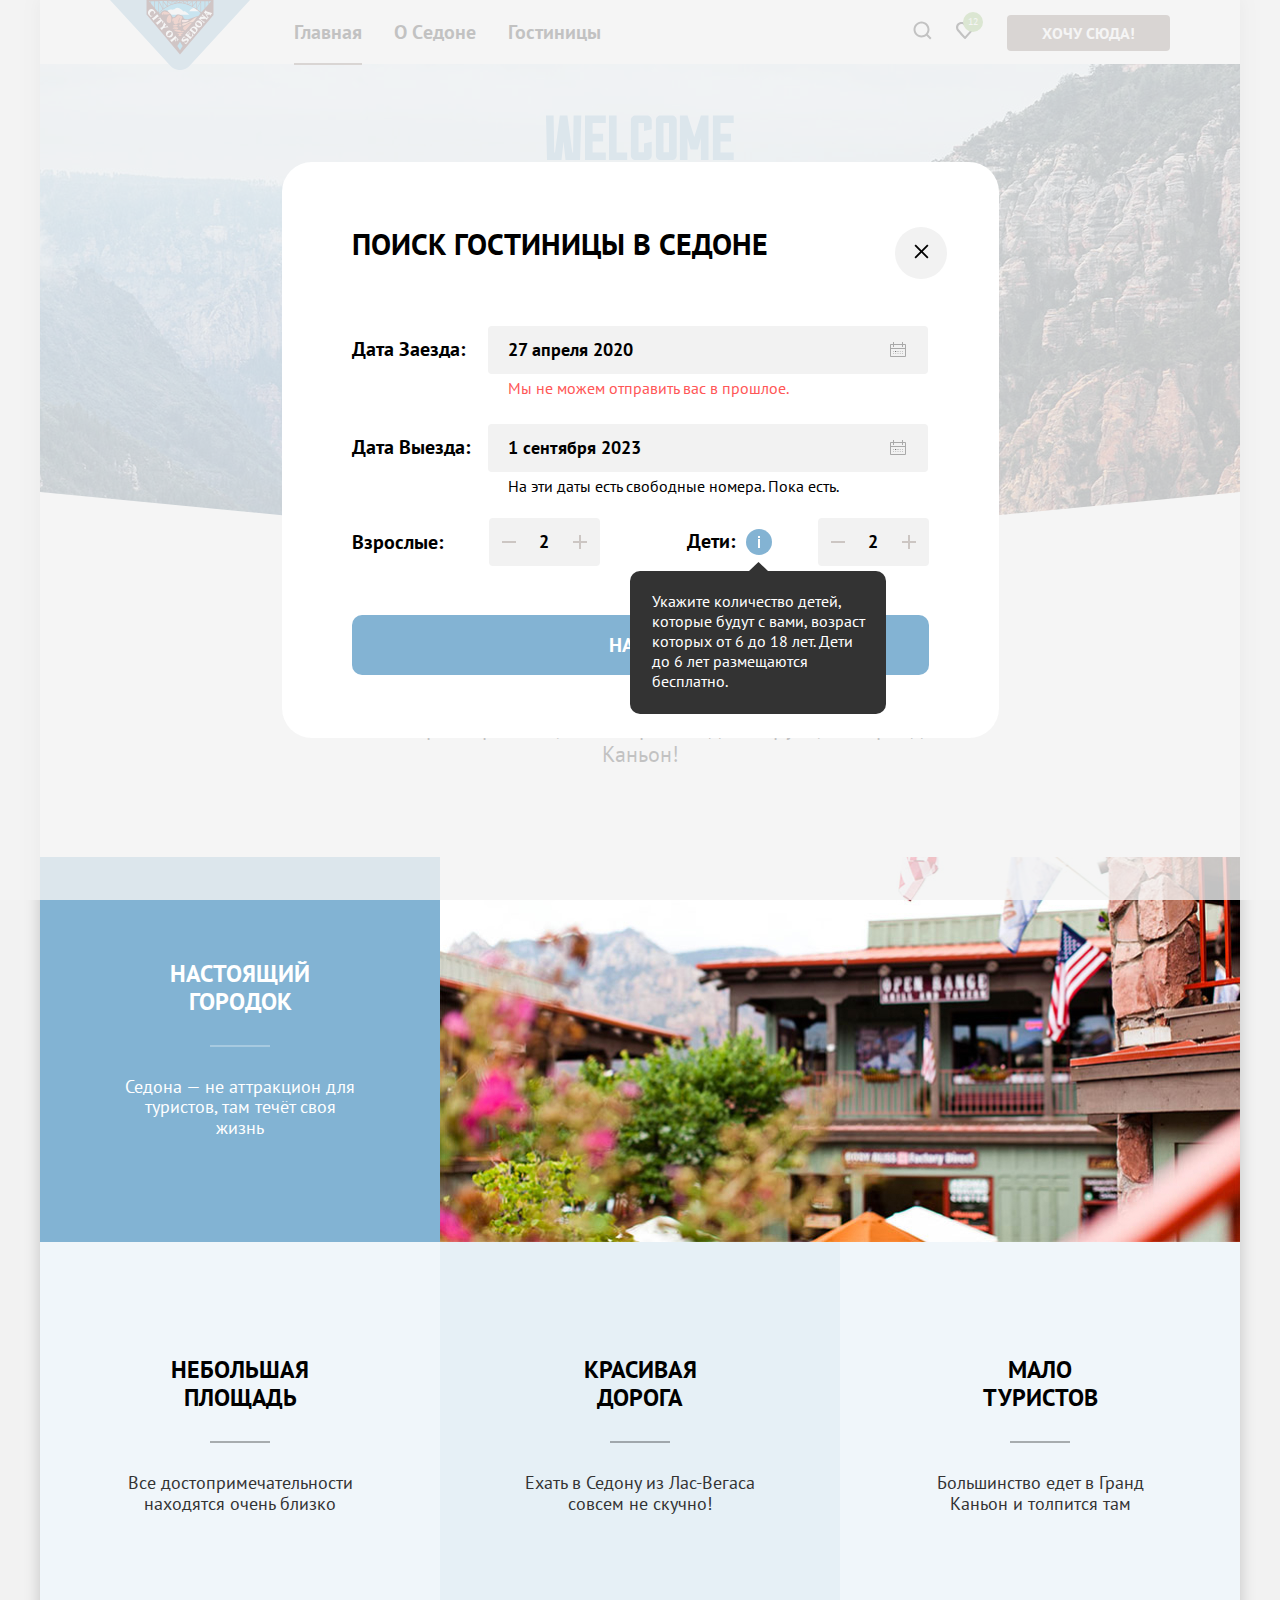
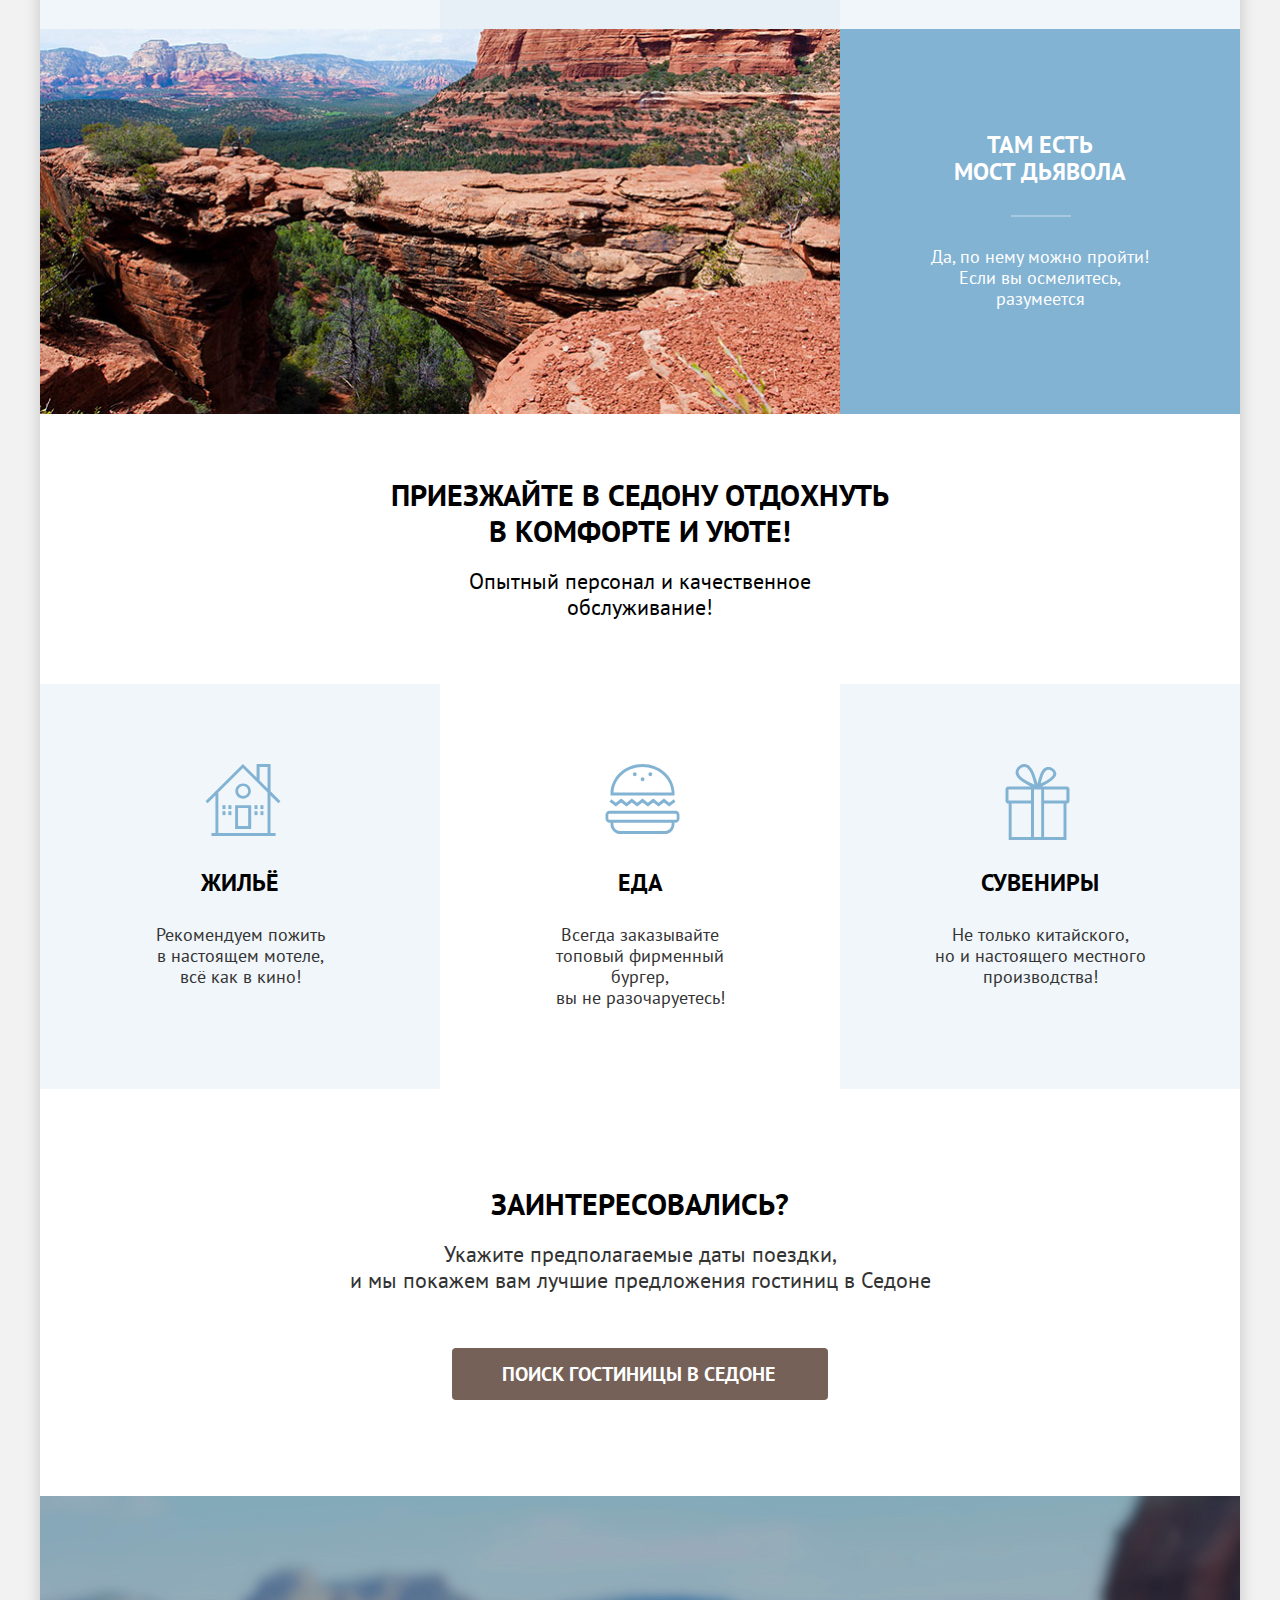
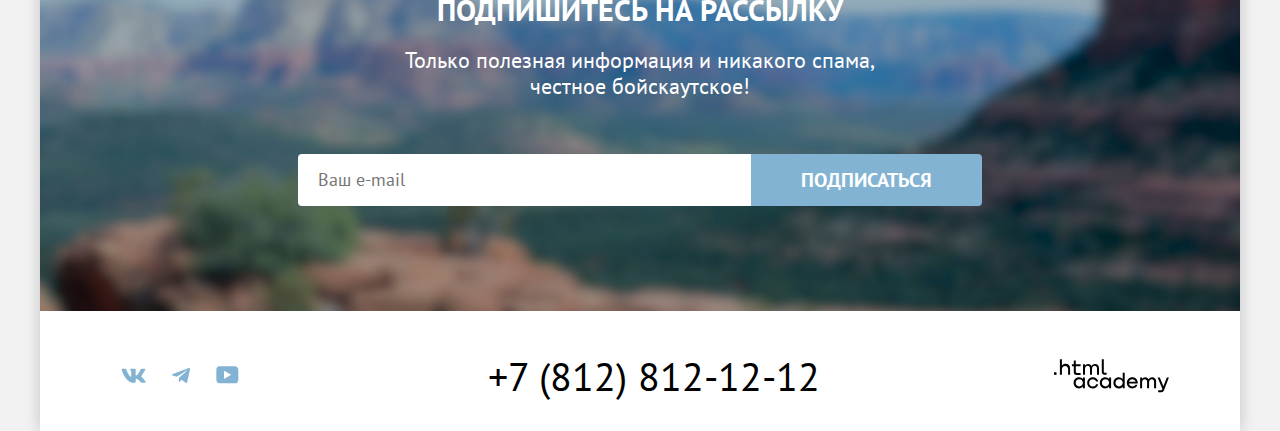
==== commit 55dd0cf7: "Стилизовал состояния элементов форм и модального окна в модальном окне" ====
--- a/index.html
+++ b/index.html
@@ -486,6 +486,7 @@
                 id="date-arrival"
                 name="date-arrival"
                 value="27 апреля 2020"
+                placeholder="27 апреля 2020"
             /></label>
             <p class="modal-field-description">
               Мы не можем отправить вас в прошлое.
@@ -500,6 +501,7 @@
                 id="date-of-departure"
                 name="date-of-departure"
                 value="1 сентября 2023"
+                placeholder="1 сентября 2023"
             /></label>
             <p class="modal-field-description">
               На эти даты есть свободные номера. Пока есть.
@@ -621,6 +623,9 @@
               </div>
             </div>
           </div>
+          <button class="button-modal-submit button--blue" type="submit">
+            Найти
+          </button>
         </form>
       </div>
     </div>
--- a/styles/styles.css
+++ b/styles/styles.css
@@ -1368,6 +1368,19 @@
   right: 52px;
 }
 
+.modal-button-close:hover {
+  background-color: rgba(230, 230, 230, 1);
+}
+
+.modal-button-close:focus-visible {
+  outline: 3px solid rgba(131, 179, 211, 1);
+  background-color: rgba(230, 230, 230, 1);
+}
+
+.modal-button-close:active svg path {
+  fill: rgba(0, 0, 0, 0.3);
+}
+
 .modal-field {
   margin: 0;
 }
@@ -1414,6 +1427,15 @@
   background-position: top 16px right 22px;
 }
 
+.modal-field-input:hover {
+  background-color: rgba(230, 230, 230, 1);
+}
+
+.modal-field-input:focus-visible {
+  outline: 3px solid rgba(131, 179, 211, 1);
+  background-color: rgba(230, 230, 230, 1);
+}
+
 .modal-field-description {
   margin: 0;
   padding-top: 4px;
@@ -1427,6 +1449,7 @@
 
 .modal-wrapper-quantity {
   display: flex;
+  margin-bottom: 49px;
 }
 
 .modal-fields-wrapper {
@@ -1462,6 +1485,28 @@
   width: 40px;
 }
 
+.button-quantity:hover svg path {
+  fill: rgba(0, 0, 0, 1);
+  fill-opacity: 1;
+}
+
+.button-quantity:focus-visible {
+  outline: none;
+}
+
+.button-quantity:focus-visible svg {
+  fill: rgba(0, 0, 0, 1);
+  fill-opacity: 1;
+  border-radius: 4px;
+  outline: 3px solid rgba(131, 179, 211, 1);
+  outline-offset: 3px;
+}
+
+.button-quantity:active svg path {
+  fill: rgba(0, 0, 0, 1);
+  fill-opacity: 0.3;
+}
+
 .button-put-away {
   border-radius: 4px 0 0 4px;
 }
@@ -1498,6 +1543,10 @@
 .modal-field-quantity::-webkit-outer-spin-button,
 .modal-field-quantity::-webkit-inner-spin-button {
   appearance: none;
+}
+
+.modal-field-quantity:focus-visible {
+  outline: none;
 }
 
 .quantity-container-info {
@@ -1515,12 +1564,23 @@
 }
 
 .quantity-info-description {
-  position: absolute;
-}
-
-.quantity-info-description {
-  margin: 0;
-  padding: 0;
+  width: 256px;
+  min-height: 152px;
+  position: absolute;
+  top: 41px;
+  left: -116px;
+}
+
+.quantity-info-description::before {
+  content: url("../images/modal-quntity-triangle.svg");
+  position: absolute;
+  top: -18px;
+  left: 119px;
+}
+
+.quantity-info-description-text {
+  margin: 0;
+  padding: 20px 18px 18px 22px;
   font-weight: 400;
   font-family: "PT Sans", Arial, sans-serif;
   font-size: 16px;
@@ -1529,4 +1589,22 @@
   width: 256px;
   min-height: 143px;
   background-color: rgba(51, 51, 51, 1);
-}
+  border-radius: 10px;
+  box-sizing: border-box;
+  position: absolute;
+  bottom: 8px;
+  left: 0;
+}
+
+.button-modal-submit {
+  padding: 0;
+  border: none;
+  cursor: pointer;
+  width: 100%;
+  min-height: 60px;
+  background-color: rgba(131, 179, 211, 1);
+  color: rgba(255, 255, 255, 1);
+  text-transform: uppercase;
+  font: 700 20px/1.2 "PT Sans", Arial, sans-serif;
+  border-radius: 10px;
+}
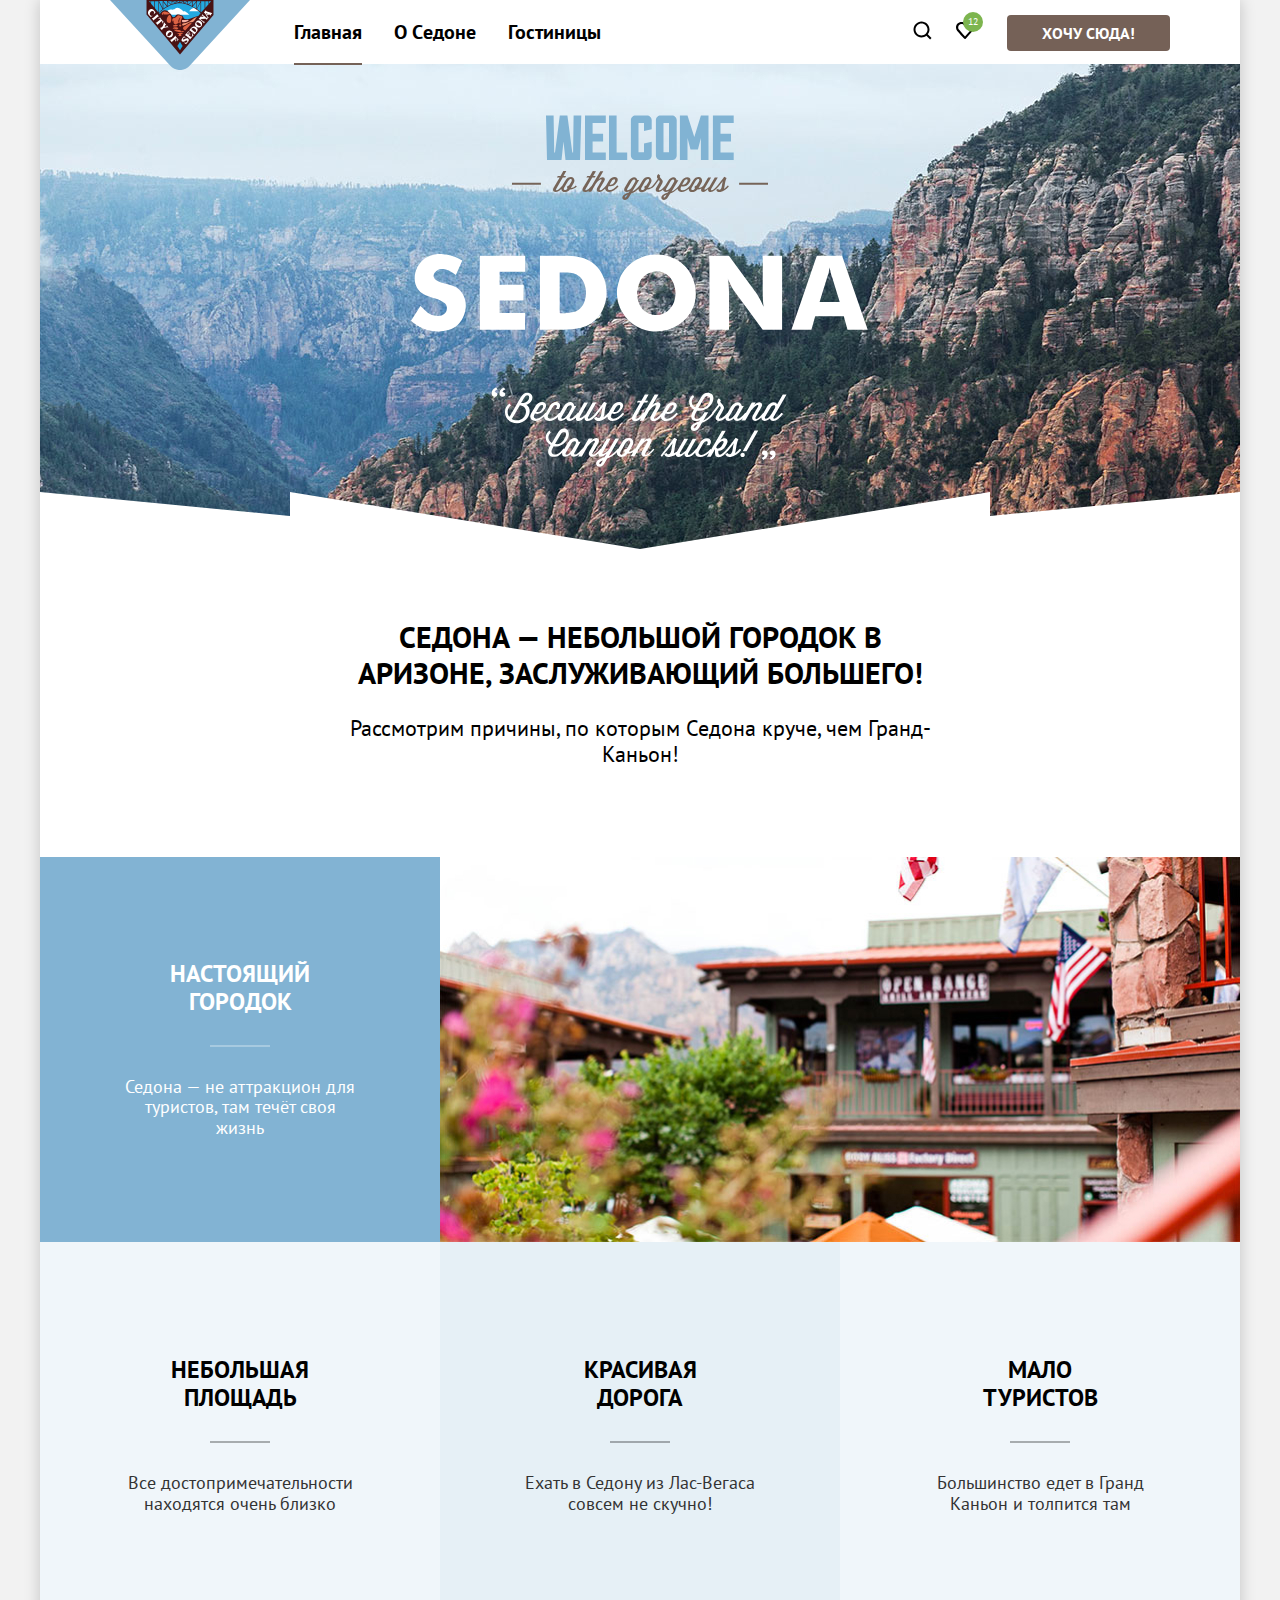
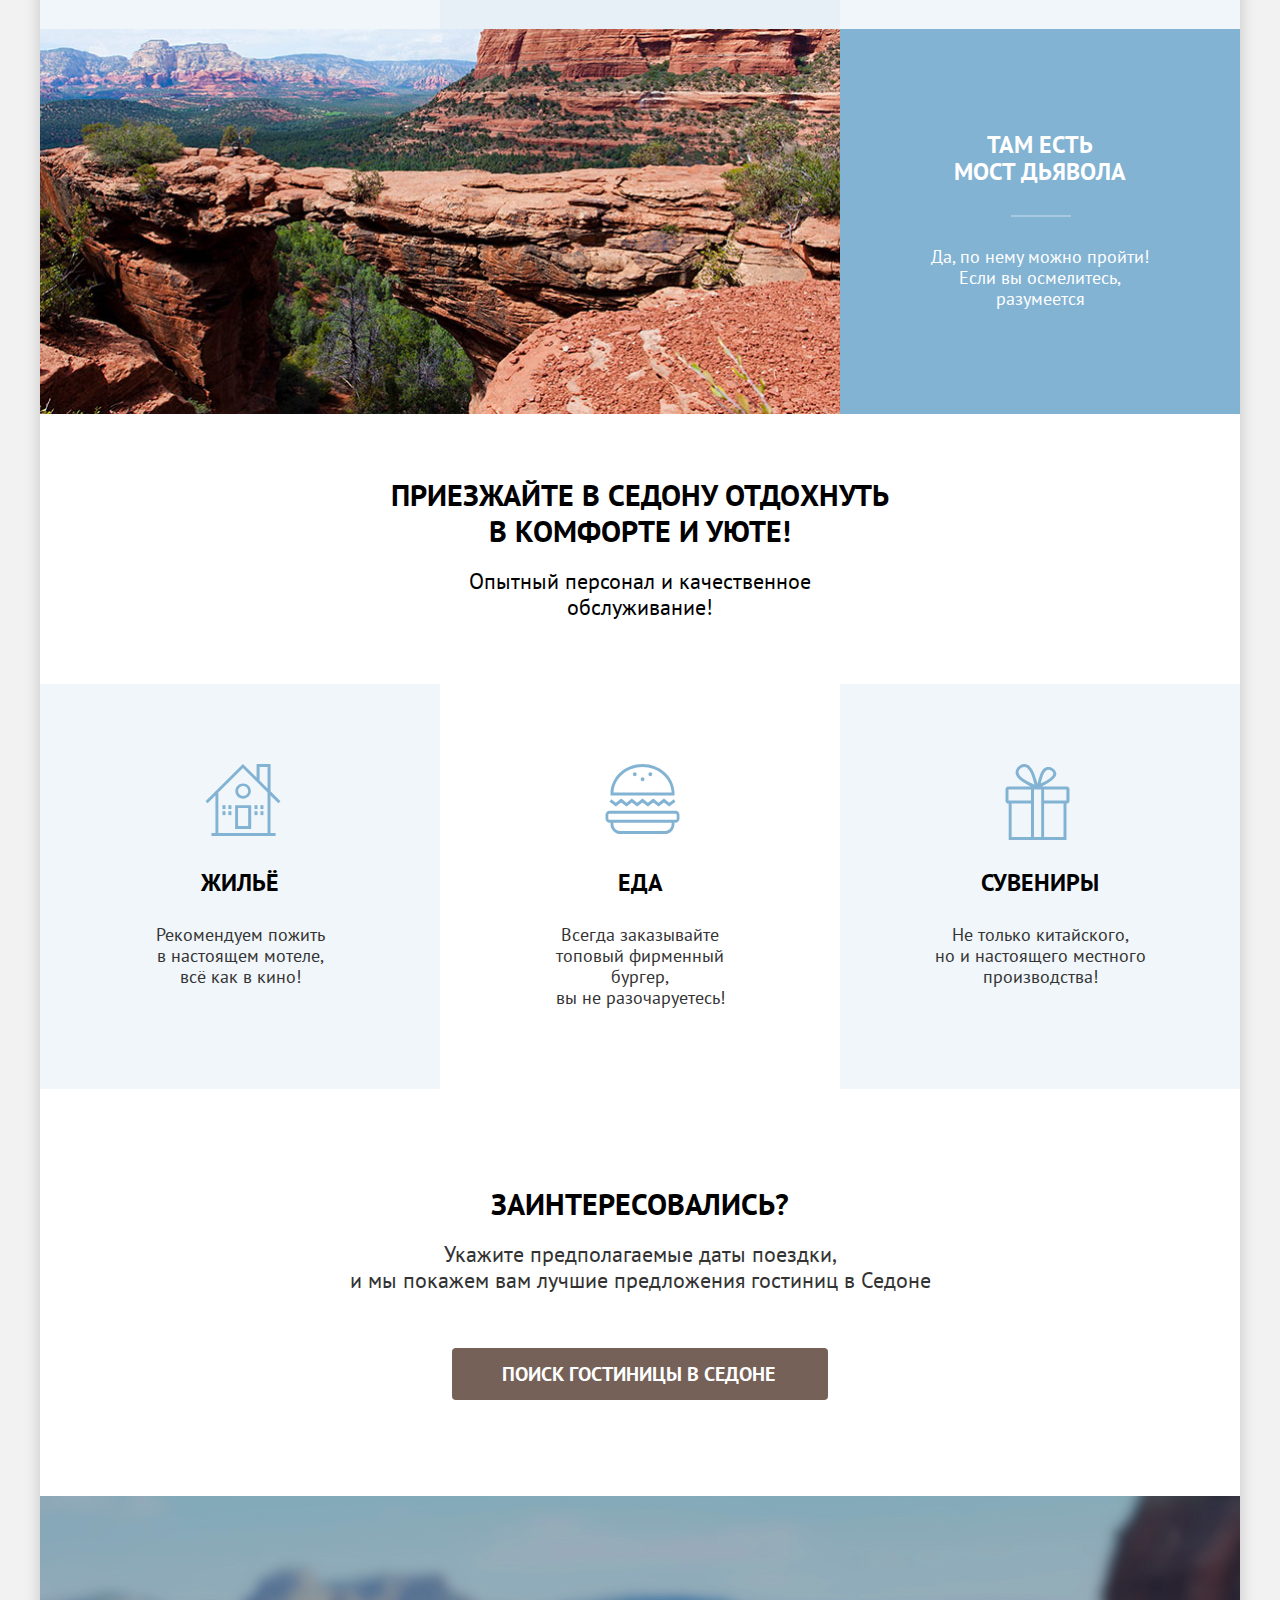
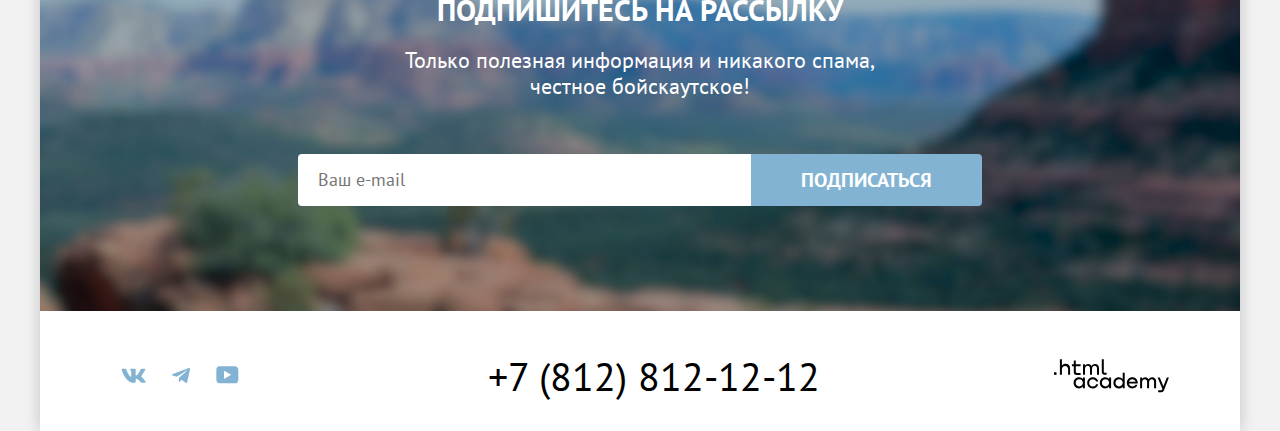
==== commit f7e9ccb0: "Добавил селектор по атрибутам для всем элементов input с типом number в firefox" ====
--- a/index.html
+++ b/index.html
@@ -458,7 +458,7 @@
     </div>
 
     <!-- модальное окно -->
-    <div class="modal">
+    <div class="modal modal--closed">
       <div class="modal-content">
         <h1 class="modal-title">Поиск гостиницы в седоне</h1>
         <button class="modal-button-close" type="button">
--- a/styles/styles.css
+++ b/styles/styles.css
@@ -49,6 +49,10 @@
   clip-path: inset(100%);
   clip: rect(0 0 0 0);
   overflow: hidden;
+}
+
+input[type="number"] {
+  -moz-appearance: textfield;
 }
 
 /* шапка */
@@ -1542,7 +1546,12 @@
 
 .modal-field-quantity::-webkit-outer-spin-button,
 .modal-field-quantity::-webkit-inner-spin-button {
+  -webkit-appearance: none;
   appearance: none;
+}
+
+.modal-field-quantity[type="number"] {
+  -moz-appearance: textfield;
 }
 
 .modal-field-quantity:focus-visible {
